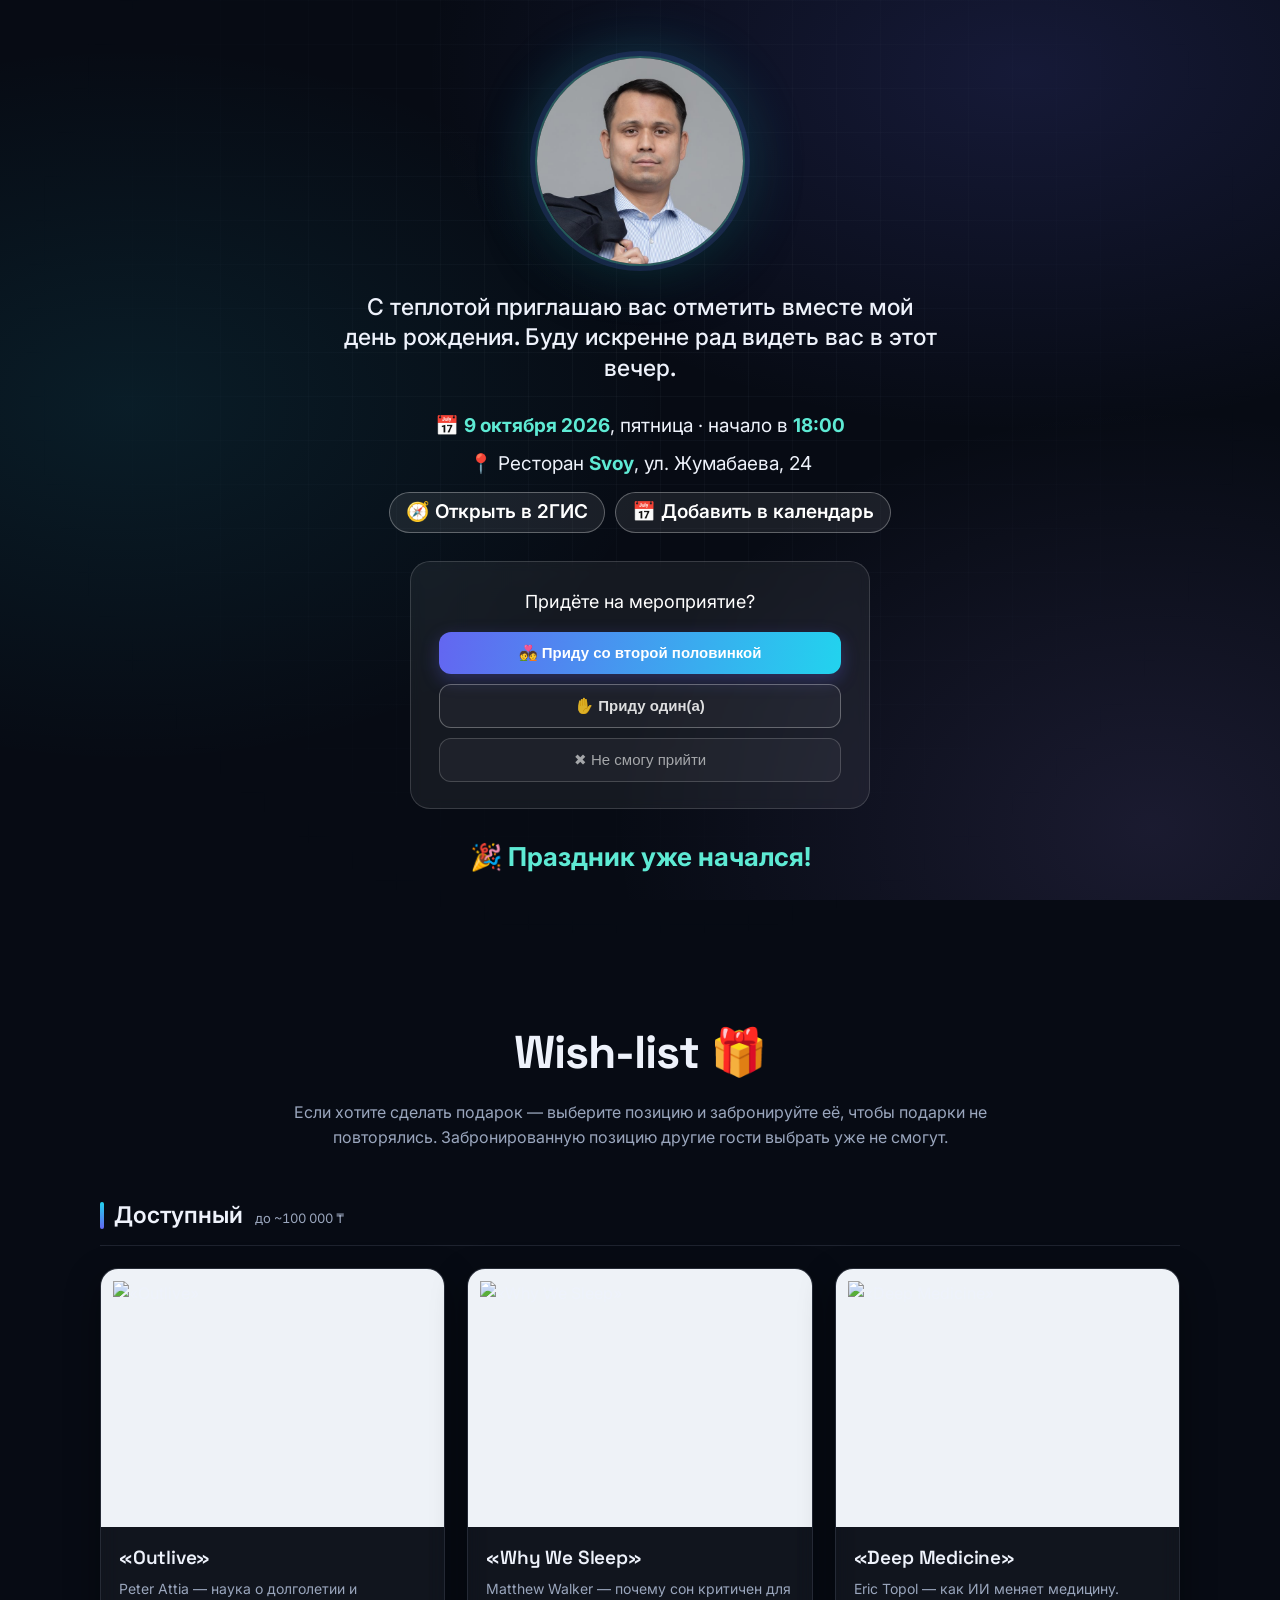
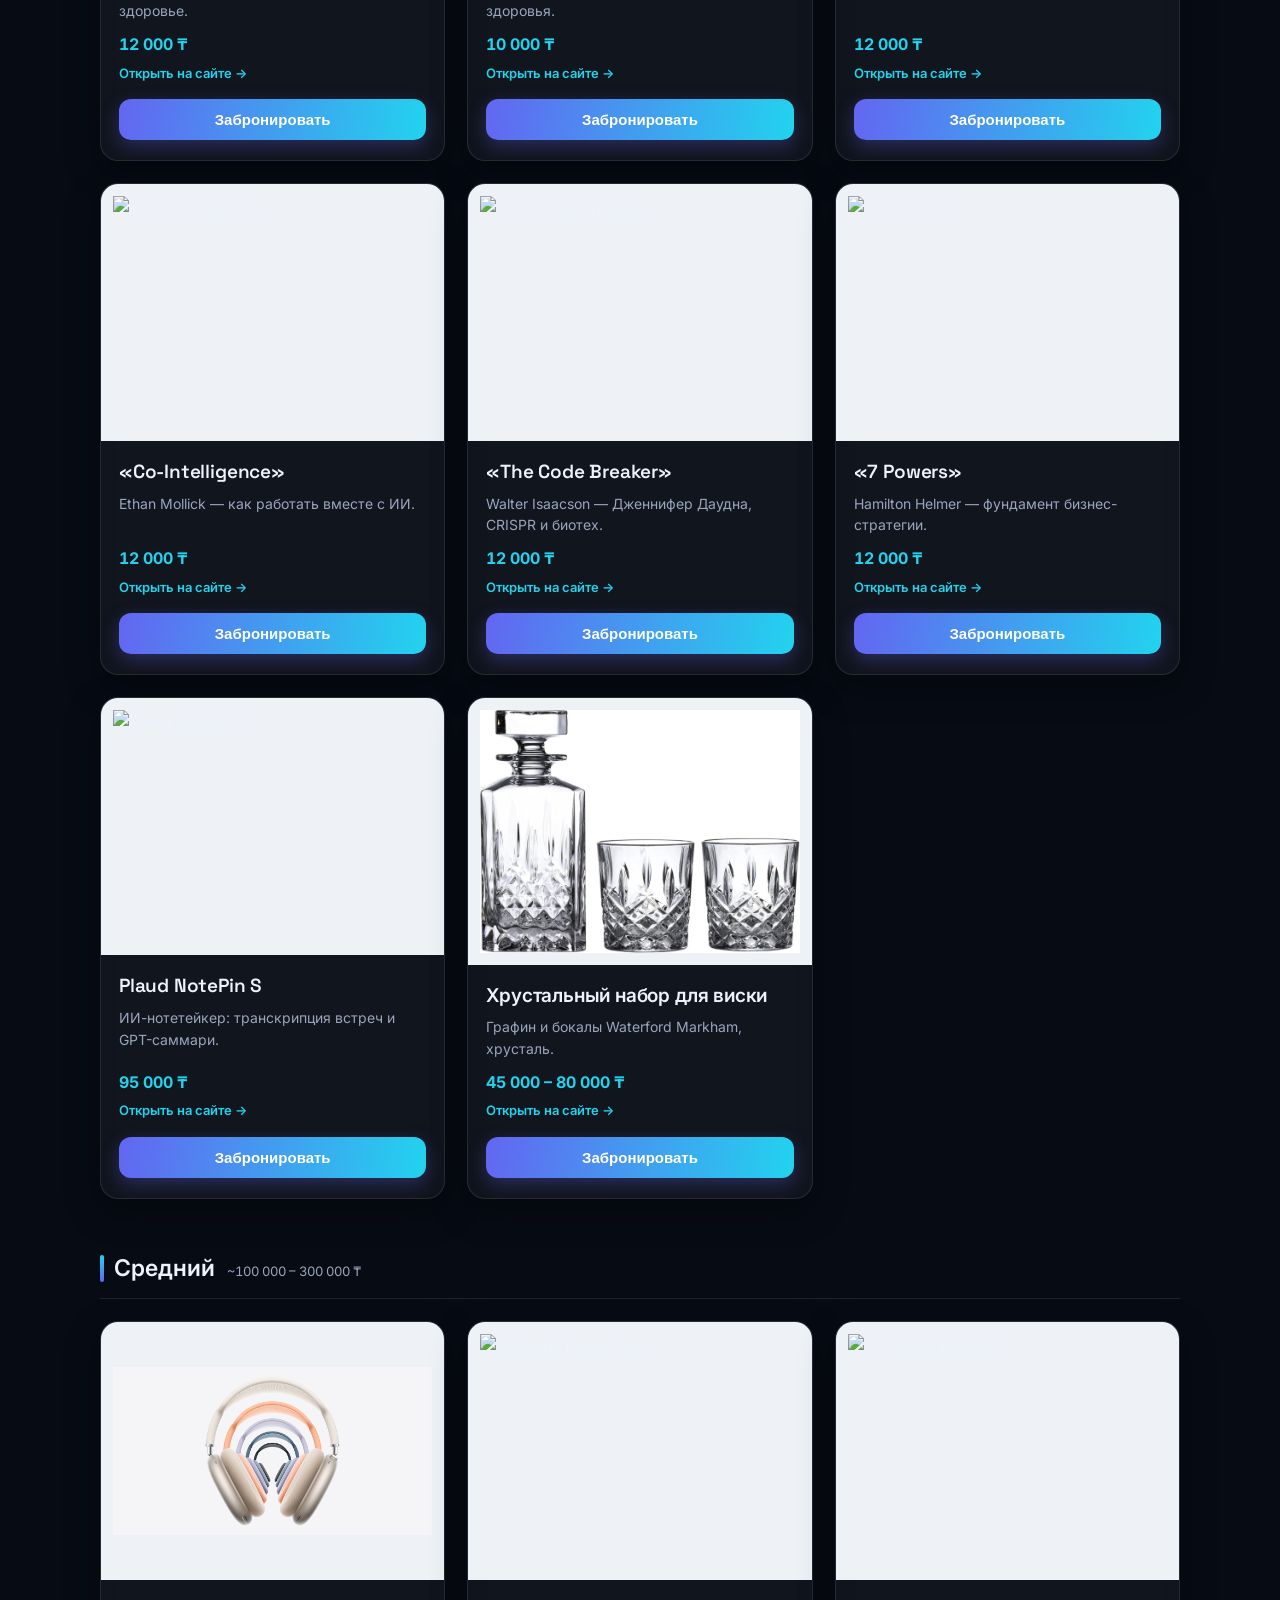
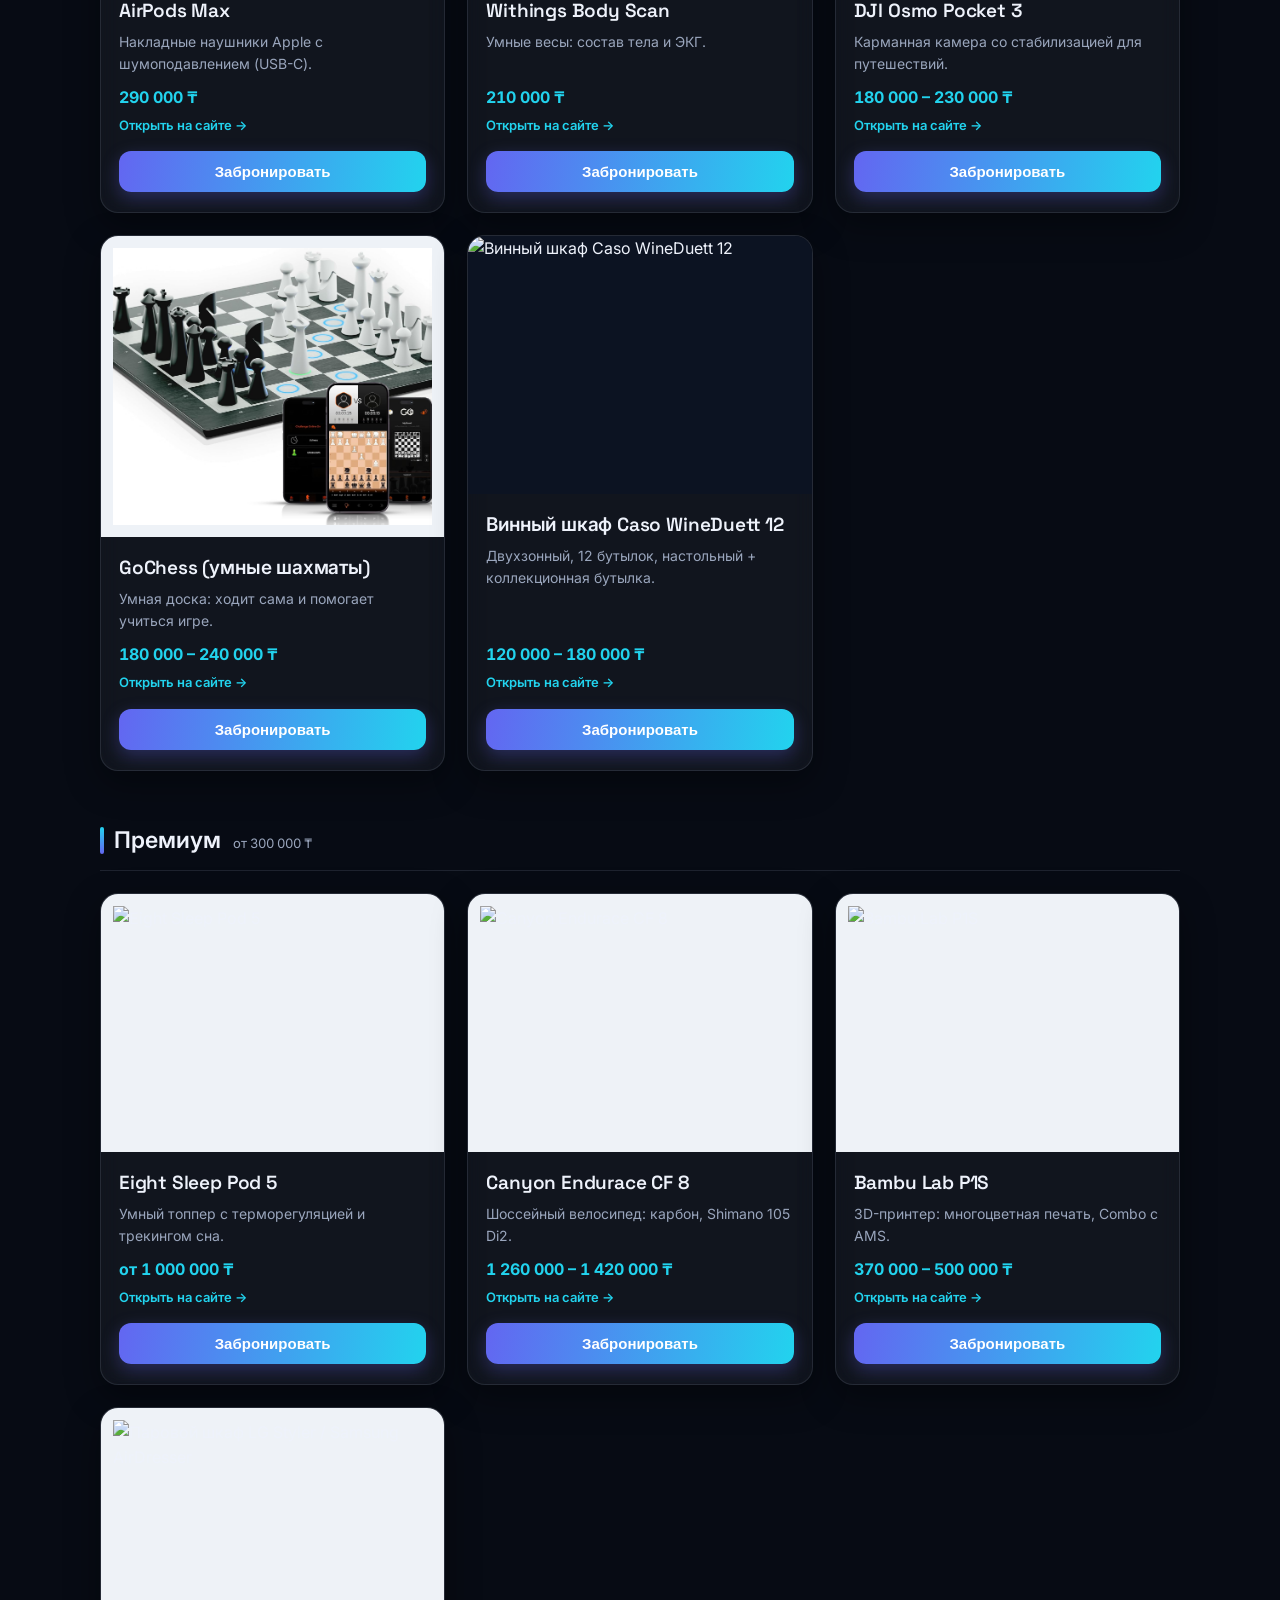
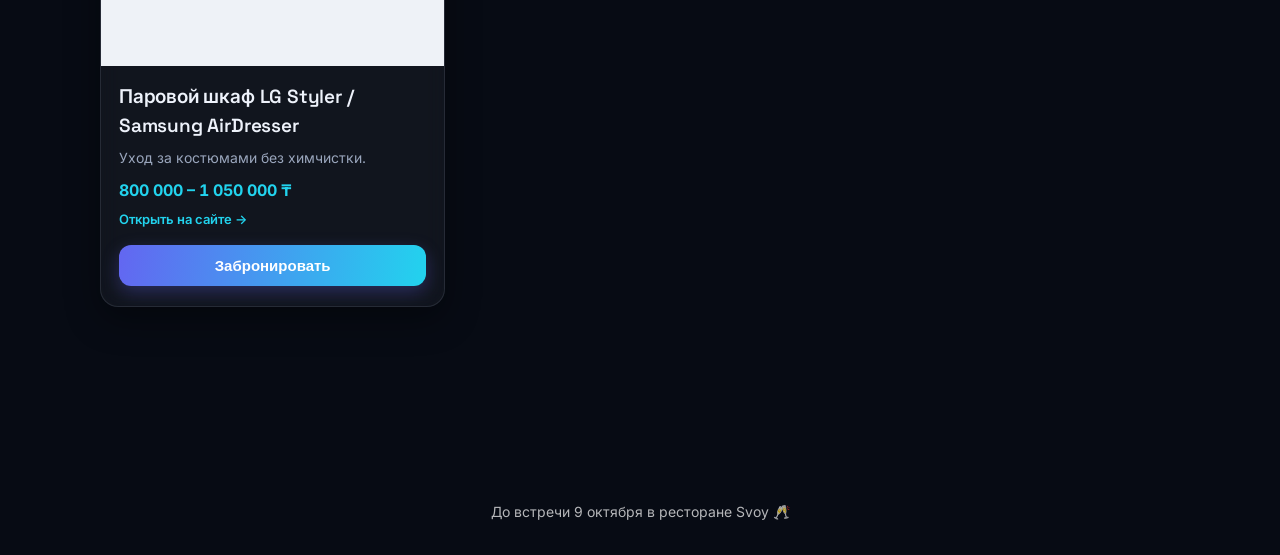
==== index.html @ 17fbcb47 "Винный шкаф: Caso WineDuett 12 (двухзонный, 12 бутылок), перенесён в средний тир Co-Authored-By: Cla" ====
<!DOCTYPE html>
<html lang="ru">
<head>
  <meta charset="UTF-8" />
  <meta name="viewport" content="width=device-width, initial-scale=1.0" />
  <title>Приглашение на день рождения · 9 октября 2026</title>
  <meta name="description" content="Приглашение на день рождения (41 год) — 9 октября 2026, ресторан Svoy, Астана. Таймер и wish-list." />
  <link rel="preconnect" href="https://images.unsplash.com" />
  <link rel="preconnect" href="https://fonts.googleapis.com" />
  <link rel="preconnect" href="https://fonts.gstatic.com" crossorigin />
  <link href="https://fonts.googleapis.com/css2?family=Inter:wght@400;500;600;700&family=Space+Grotesk:wght@500;600;700&display=swap" rel="stylesheet" />
  <link rel="stylesheet" href="css/styles.css?v=38" />
</head>
<body>

  <!-- HERO / Приглашение -->
  <header class="hero">
    <img class="hero-photo" src="img/host.jpg?v=3" alt="Виновник торжества" />
    <span class="age">С теплотой приглашаю вас отметить вместе мой день рождения. Буду искренне рад видеть вас в этот вечер.</span>

    <div class="hero-meta">
      <div>📅 <b>9 октября 2026</b>, пятница · начало в <b>18:00</b></div>
      <div>📍 Ресторан <b>Svoy</b>, ул. Жумабаева, 24</div>
      <div class="action-row">
        <a class="map-link" href="https://2gis.kz/astana/geo/70000001021250314"
           target="_blank" rel="noopener">🧭 Открыть в 2ГИС</a>
        <div class="cal-wrap">
          <button class="map-link" id="cal-btn" type="button">📅 Добавить в календарь</button>
          <div class="cal-menu" id="cal-menu" hidden>
            <a class="cal-opt" href="event.ics">🍏 Apple / iOS Календарь</a>
            <a class="cal-opt" id="cal-google" href="#" target="_blank" rel="noopener">📆 Google Календарь</a>
          </div>
        </div>
      </div>
    </div>

    <!-- RSVP «Я приду» -->
    <div class="rsvp-card" id="rsvp"><!-- рендерится в app.js --></div>

    <div id="countdown" aria-label="Обратный отсчёт до начала">
      <div class="cd-box"><span id="cd-days">—</span><small>дней</small></div>
      <div class="cd-box"><span id="cd-hours">—</span><small>часов</small></div>
      <div class="cd-box"><span id="cd-min">—</span><small>минут</small></div>
      <div class="cd-box"><span id="cd-sec">—</span><small>секунд</small></div>
    </div>

  </header>

  <!-- WISH-LIST -->
  <main class="wishlist-section">
    <div class="section-head">
      <h2>Wish-list 🎁</h2>
      <p>Если хотите сделать подарок — выберите позицию и забронируйте её,
         чтобы подарки не повторялись. Забронированную позицию другие гости
         выбрать уже не смогут.</p>
    </div>
    <section id="wishlist"><!-- тиры и карточки рендерятся в app.js --></section>
  </main>

  <footer>
    <p>До встречи 9 октября в ресторане Svoy 🥂</p>
  </footer>

  <!-- Supabase SDK (для общей брони между гостями) -->
  <script src="https://cdn.jsdelivr.net/npm/@supabase/supabase-js@2"></script>
  <script src="js/config.js?v=32"></script>
  <script src="data/wishlist.js?v=46"></script>
  <script src="js/booking.js?v=32"></script>
  <script src="js/app.js?v=32"></script>
</body>
</html>
---- css/styles.css ----
:root {
  --bg: #070b14;
  --bg-2: #0d1526;
  --card: #ffffff;
  --accent: #6366f1;   /* индиго */
  --accent-2: #22d3ee; /* циан */
  --accent-3: #a78bfa; /* фиолет */
  --ink: #0f172a;
  --muted: #64748b;
  --muted-light: #9aa6bd; /* приглушённый текст на тёмном фоне */
  --light: #eef2fb;       /* основной текст на тёмном фоне */
  --gold: #5eead4;     /* мятно-циановый акцент (даты, имена) */
  --line: #e2e8f0;
  --line-d: rgba(148, 163, 184, 0.16); /* границы на тёмном */
  --card-d: rgba(255, 255, 255, 0.045); /* стекло-карточка на тёмном */
  --font: "Inter", -apple-system, "Segoe UI", Roboto, sans-serif;
  --font-display: "Space Grotesk", var(--font);
}

* {
  box-sizing: border-box;
  margin: 0;
  padding: 0;
}

body {
  font-family: var(--font);
  color: var(--ink);
  line-height: 1.55;
  -webkit-font-smoothing: antialiased;
  /* единый фон всей страницы (как в wish-list) */
  background:
    radial-gradient(1000px 600px at 80% 8%, rgba(99, 102, 241, 0.16), transparent 60%),
    radial-gradient(900px 600px at 10% 45%, rgba(34, 211, 238, 0.09), transparent 60%),
    radial-gradient(900px 700px at 90% 92%, rgba(167, 139, 250, 0.12), transparent 60%),
    var(--bg);
  background-attachment: fixed;
}

/* ── Hero ── */
.hero {
  position: relative;
  min-height: 100vh;
  display: flex;
  flex-direction: column;
  align-items: center;
  justify-content: center;
  text-align: center;
  padding: 56px 20px;
  color: #eef2fb;
  overflow: hidden;
}
/* техно-сетка на фоне */
.hero::before {
  content: "";
  position: absolute;
  inset: 0;
  background-image:
    linear-gradient(rgba(148, 163, 184, 0.06) 1px, transparent 1px),
    linear-gradient(90deg, rgba(148, 163, 184, 0.06) 1px, transparent 1px);
  background-size: 44px 44px;
  -webkit-mask-image: radial-gradient(circle at 50% 35%, #000 0%, transparent 72%);
  mask-image: radial-gradient(circle at 50% 35%, #000 0%, transparent 72%);
  pointer-events: none;
}
.hero > * {
  position: relative;
  z-index: 1;
}

.hero-kicker {
  font-family: var(--font-display);
  letter-spacing: 0.42em;
  text-transform: uppercase;
  font-size: 12px;
  font-weight: 600;
  color: var(--accent-2);
  margin-bottom: 20px;
  padding: 7px 16px;
  border: 1px solid rgba(34, 211, 238, 0.3);
  border-radius: 999px;
  background: rgba(34, 211, 238, 0.06);
}

.hero-photo {
  width: clamp(150px, 34vw, 210px);
  height: clamp(150px, 34vw, 210px);
  object-fit: cover;
  object-position: center;
  border-radius: 50%;
  margin-bottom: 26px;
  border: 2px solid rgba(94, 234, 212, 0.35);
  box-shadow:
    0 0 0 5px rgba(99, 102, 241, 0.16),
    0 0 60px rgba(34, 211, 238, 0.25),
    0 18px 50px rgba(0, 0, 0, 0.5);
}

.hero h1 {
  font-family: var(--font-display);
  font-size: clamp(40px, 8.5vw, 84px);
  line-height: 1.03;
  font-weight: 700;
  letter-spacing: -0.02em;
  background: linear-gradient(100deg, #ffffff 10%, var(--accent-2) 45%, var(--accent-3) 80%);
  -webkit-background-clip: text;
  background-clip: text;
  -webkit-text-fill-color: transparent;
}

.hero .age {
  display: inline-block;
  margin-top: 0;
  max-width: 600px;
  font-family: var(--font-display);
  font-weight: 500;
  font-size: clamp(17px, 2.5vw, 23px);
  line-height: 1.32;
  color: #eef2fb;
}

.hero-meta {
  margin-top: 28px;
  display: grid;
  gap: 8px;
  font-size: clamp(15px, 2.4vw, 19px);
}
.hero-meta b {
  color: var(--gold);
}
.action-row {
  margin-top: 6px;
  display: flex;
  flex-wrap: wrap;
  justify-content: center;
  align-items: center;
  gap: 10px;
}
.map-link {
  display: inline-block;
  color: #fff;
  text-decoration: none;
  font-family: inherit;
  font-size: clamp(15px, 2.4vw, 19px);
  line-height: 1.2;
  cursor: pointer;
  font-weight: 600;
  padding: 8px 16px;
  border: 1px solid rgba(255, 255, 255, 0.3);
  border-radius: 999px;
  background: rgba(255, 255, 255, 0.08);
  transition: background 0.15s ease;
}
.map-link:hover {
  background: rgba(255, 255, 255, 0.18);
}

/* Календарь */
.cal-wrap {
  position: relative;
  display: flex;
  justify-content: center;
}
.cal-menu {
  position: absolute;
  top: calc(100% + 8px);
  left: 50%;
  transform: translateX(-50%);
  z-index: 5;
  display: flex;
  flex-direction: column;
  gap: 4px;
  padding: 8px;
  min-width: 220px;
  background: #0f1830;
  border: 1px solid rgba(148, 163, 184, 0.22);
  border-radius: 14px;
  box-shadow: 0 18px 44px rgba(0, 0, 0, 0.5);
}
.cal-menu[hidden] {
  display: none;
}
.cal-opt {
  display: block;
  padding: 10px 12px;
  border-radius: 9px;
  color: #e8eefc;
  text-decoration: none;
  font-size: 15px;
  text-align: left;
  transition: background 0.15s ease;
}
.cal-opt:hover {
  background: rgba(99, 102, 241, 0.18);
}

/* ── Countdown ── */
#countdown {
  margin-top: 22px;
  display: flex;
  gap: 14px;
  flex-wrap: wrap;
  justify-content: center;
}

.cd-box {
  min-width: 82px;
  padding: 18px 12px;
  border-radius: 18px;
  background: linear-gradient(180deg, rgba(255, 255, 255, 0.07), rgba(255, 255, 255, 0.02));
  border: 1px solid rgba(148, 163, 184, 0.18);
  box-shadow: inset 0 1px 0 rgba(255, 255, 255, 0.06);
  backdrop-filter: blur(8px);
}
.cd-box span {
  display: block;
  font-family: var(--font-display);
  font-size: 38px;
  font-weight: 700;
  color: #fff;
  font-variant-numeric: tabular-nums;
}
.cd-box small {
  font-size: 10px;
  letter-spacing: 0.18em;
  text-transform: uppercase;
  color: rgba(148, 163, 184, 0.85);
}
.cd-started {
  font-size: 26px;
  font-weight: 700;
  color: var(--gold);
}

.scroll-hint {
  margin-top: 44px;
  font-size: 13px;
  letter-spacing: 0.2em;
  text-transform: uppercase;
  color: rgba(255, 255, 255, 0.6);
}

/* ── RSVP ── */
.rsvp-section {
  background: transparent;
  padding: 0 20px 64px;
  display: flex;
  justify-content: center;
}
.rsvp-card {
  background: rgba(255, 255, 255, 0.06);
  border: 1px solid rgba(255, 255, 255, 0.15);
  border-radius: 20px;
  padding: 26px 28px;
  margin: 28px auto 6px;
  text-align: center;
  max-width: 460px;
  width: 100%;
  backdrop-filter: blur(6px);
}
.rsvp-q,
.rsvp-status {
  color: #fff;
  font-size: 18px;
  margin-bottom: 16px;
}
.rsvp-status b {
  color: var(--gold);
}
.rsvp-btns {
  display: flex;
  flex-direction: column;
  gap: 10px;
  align-items: stretch;
}
.rsvp-card .btn {
  margin-top: 0;
}
.rsvp-partner {
  display: inline-block;
  color: var(--gold);
  font-size: 14px;
  white-space: nowrap;
}
.rsvp-wishlink {
  display: block;
  margin: 4px 0 18px;
  color: var(--gold);
  text-decoration: none;
  font-weight: 600;
  font-size: 16px;
}
.rsvp-wishlink:hover {
  text-decoration: underline;
}
.rsvp-arrow {
  display: block;
  font-size: 26px;
  line-height: 1;
  margin-top: 4px;
  animation: rsvp-bounce 1.4s ease-in-out infinite;
}
@keyframes rsvp-bounce {
  0%, 100% { transform: translateY(0); }
  50% { transform: translateY(7px); }
}
.rsvp-card .btn-ghost {
  color: rgba(255, 255, 255, 0.85);
  border-color: rgba(255, 255, 255, 0.3);
}
.rsvp-card .rsvp-no {
  color: rgba(255, 255, 255, 0.6);
  border-color: rgba(255, 255, 255, 0.18);
  font-weight: 500;
}

/* ── Wishlist section ── */
.wishlist-section {
  background: transparent;
  padding: 84px 20px 110px;
  color: var(--light);
}
.section-head {
  max-width: 720px;
  margin: 0 auto 48px;
  text-align: center;
}
.section-head h2 {
  font-family: var(--font-display);
  font-size: clamp(30px, 5vw, 46px);
  letter-spacing: -0.02em;
  margin-bottom: 12px;
  color: var(--light);
}
.section-head p {
  color: var(--muted-light);
}

.tier {
  max-width: 1080px;
  margin: 0 auto 52px;
}
.tier-head {
  display: flex;
  align-items: baseline;
  gap: 12px;
  margin: 0 0 22px;
  padding-bottom: 12px;
  border-bottom: 1px solid var(--line-d);
}
.tier-head h3 {
  font-family: var(--font-display);
  font-size: 23px;
  font-weight: 600;
  color: var(--light);
  position: relative;
  padding-left: 14px;
}
.tier-head h3::before {
  content: "";
  position: absolute;
  left: 0;
  top: 4px;
  bottom: 4px;
  width: 4px;
  border-radius: 4px;
  background: linear-gradient(180deg, var(--accent-2), var(--accent));
}
.tier-range {
  font-size: 13px;
  color: var(--muted-light);
  font-variant-numeric: tabular-nums;
}
.grid {
  max-width: 1080px;
  margin: 0 auto;
  display: grid;
  grid-template-columns: repeat(auto-fill, minmax(260px, 1fr));
  gap: 22px;
}
.top-badge {
  position: absolute;
  top: 12px;
  right: 12px;
  background: linear-gradient(90deg, var(--accent-2), var(--accent));
  color: #fff;
  font-size: 12px;
  font-weight: 700;
  padding: 6px 11px;
  border-radius: 999px;
  box-shadow: 0 4px 14px rgba(36, 27, 58, 0.25);
}

.card {
  background: var(--card-d);
  border: 1px solid var(--line-d);
  border-radius: 18px;
  overflow: hidden;
  box-shadow: 0 12px 34px rgba(0, 0, 0, 0.38);
  backdrop-filter: blur(10px);
  display: flex;
  flex-direction: column;
  transition: transform 0.18s ease, box-shadow 0.18s ease, border-color 0.18s ease;
}
.card:hover {
  transform: translateY(-5px);
  box-shadow: 0 22px 48px rgba(99, 102, 241, 0.28);
  border-color: rgba(99, 102, 241, 0.45);
}

.card-img {
  position: relative;
  aspect-ratio: 4 / 3;
  background: #0c1322;
}
.card-img img {
  width: 100%;
  height: 100%;
  object-fit: cover;
  display: block;
}
/* точное фото товара — показываем целиком на светлой панели */
.card-img--contain {
  background: #eef2f7;
}
.card-img--contain img {
  object-fit: contain;
  padding: 12px;
}
.card.is-reserved .card-img img {
  filter: grayscale(1) brightness(0.95);
}
.card.is-reserved {
  opacity: 0.92;
}
.card.is-mine {
  outline: 2px solid var(--accent-2);
  outline-offset: -2px;
  opacity: 1;
}
.card.is-mine .reserved-note {
  color: var(--accent-2);
  font-weight: 600;
}
.badge {
  position: absolute;
  top: 12px;
  left: 12px;
  background: rgba(7, 11, 20, 0.78);
  border: 1px solid var(--line-d);
  color: #fff;
  font-size: 12px;
  font-weight: 600;
  padding: 6px 12px;
  border-radius: 999px;
  letter-spacing: 0.02em;
  backdrop-filter: blur(4px);
}

.card-body {
  padding: 16px 18px 20px;
  display: flex;
  flex-direction: column;
  gap: 6px;
  flex: 1;
}
.card-body h3 {
  font-family: var(--font-display);
  font-size: 19px;
  font-weight: 600;
  letter-spacing: -0.01em;
  color: var(--light);
}
.card-desc {
  color: var(--muted-light);
  font-size: 14px;
  flex: 1;
}
.price {
  font-weight: 700;
  color: var(--accent-2);
  margin-top: 4px;
  font-variant-numeric: tabular-nums;
}
.reserved-note {
  font-size: 14px;
  color: var(--muted-light);
}
.card-link {
  font-size: 13px;
  font-weight: 600;
  color: var(--accent-2);
  text-decoration: none;
}
.card-link:hover {
  text-decoration: underline;
}

.btn {
  margin-top: 10px;
  border: none;
  cursor: pointer;
  padding: 12px 16px;
  border-radius: 12px;
  font-size: 15px;
  font-weight: 600;
  color: #fff;
  background: linear-gradient(100deg, var(--accent), var(--accent-2));
  box-shadow: 0 6px 18px rgba(99, 102, 241, 0.3);
  transition: transform 0.15s ease, box-shadow 0.15s ease, opacity 0.15s ease;
}
.btn:hover {
  transform: translateY(-1px);
  box-shadow: 0 10px 24px rgba(99, 102, 241, 0.4);
}
.btn-ghost {
  background: rgba(255, 255, 255, 0.04);
  color: var(--light);
  border: 1px solid var(--line-d);
  box-shadow: none;
}
.btn-ghost:hover {
  transform: none;
  border-color: var(--accent-2);
  color: var(--accent-2);
}

/* ── Footer ── */
footer {
  background: transparent;
  color: rgba(255, 255, 255, 0.7);
  text-align: center;
  padding: 32px 20px;
  font-size: 14px;
}
footer a {
  color: var(--gold);
  text-decoration: none;
}
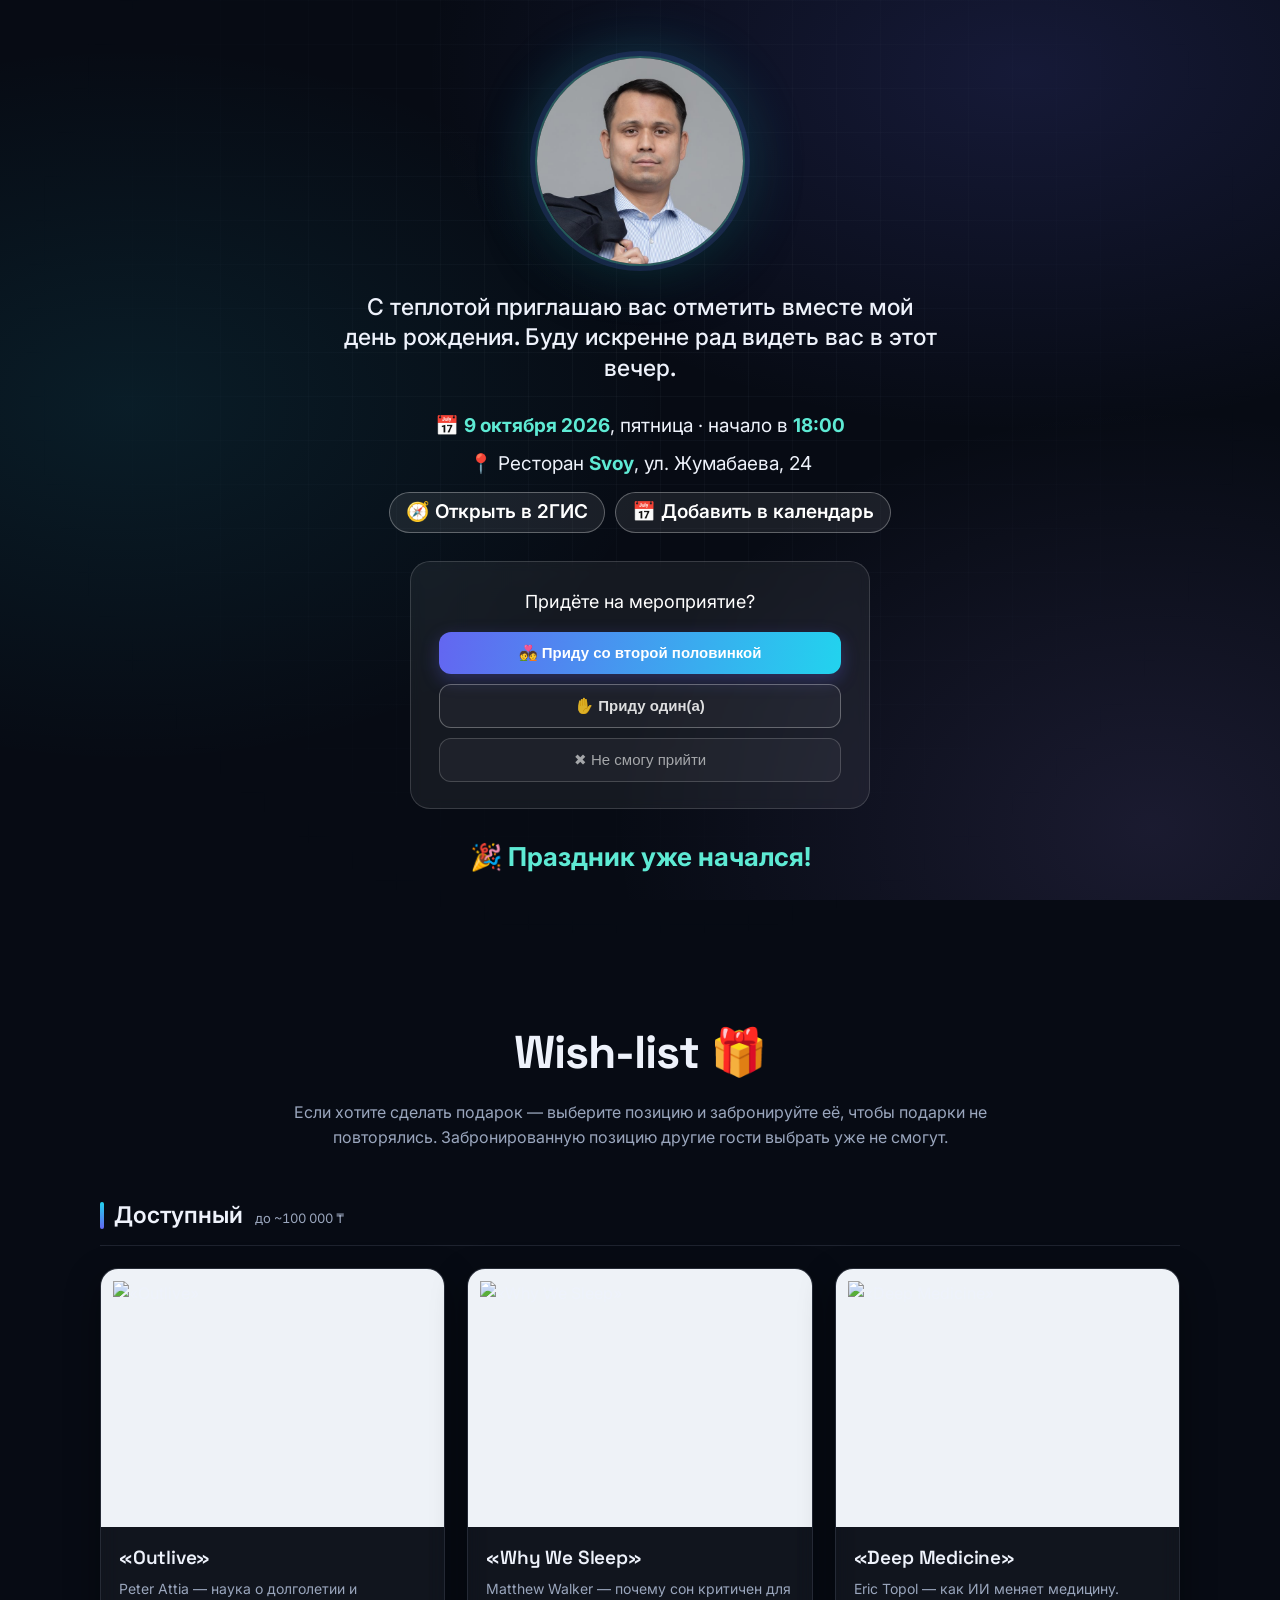
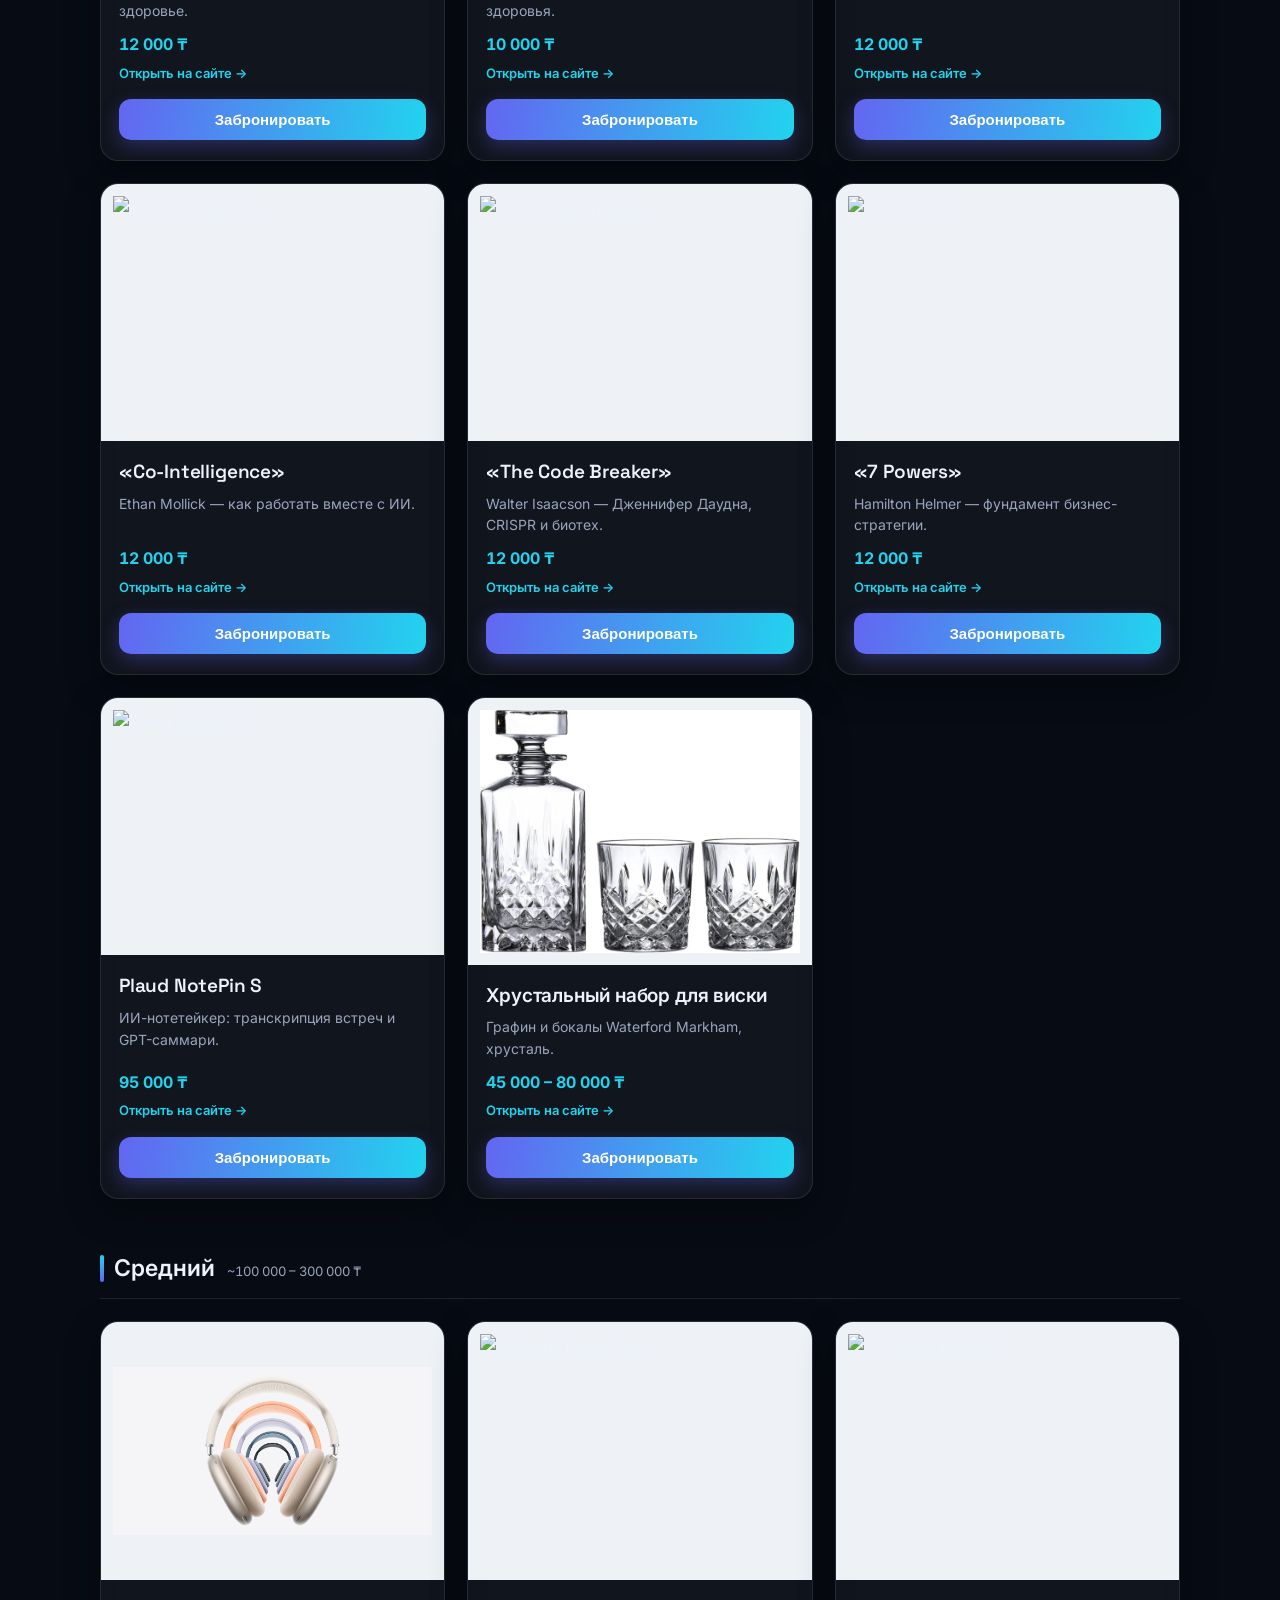
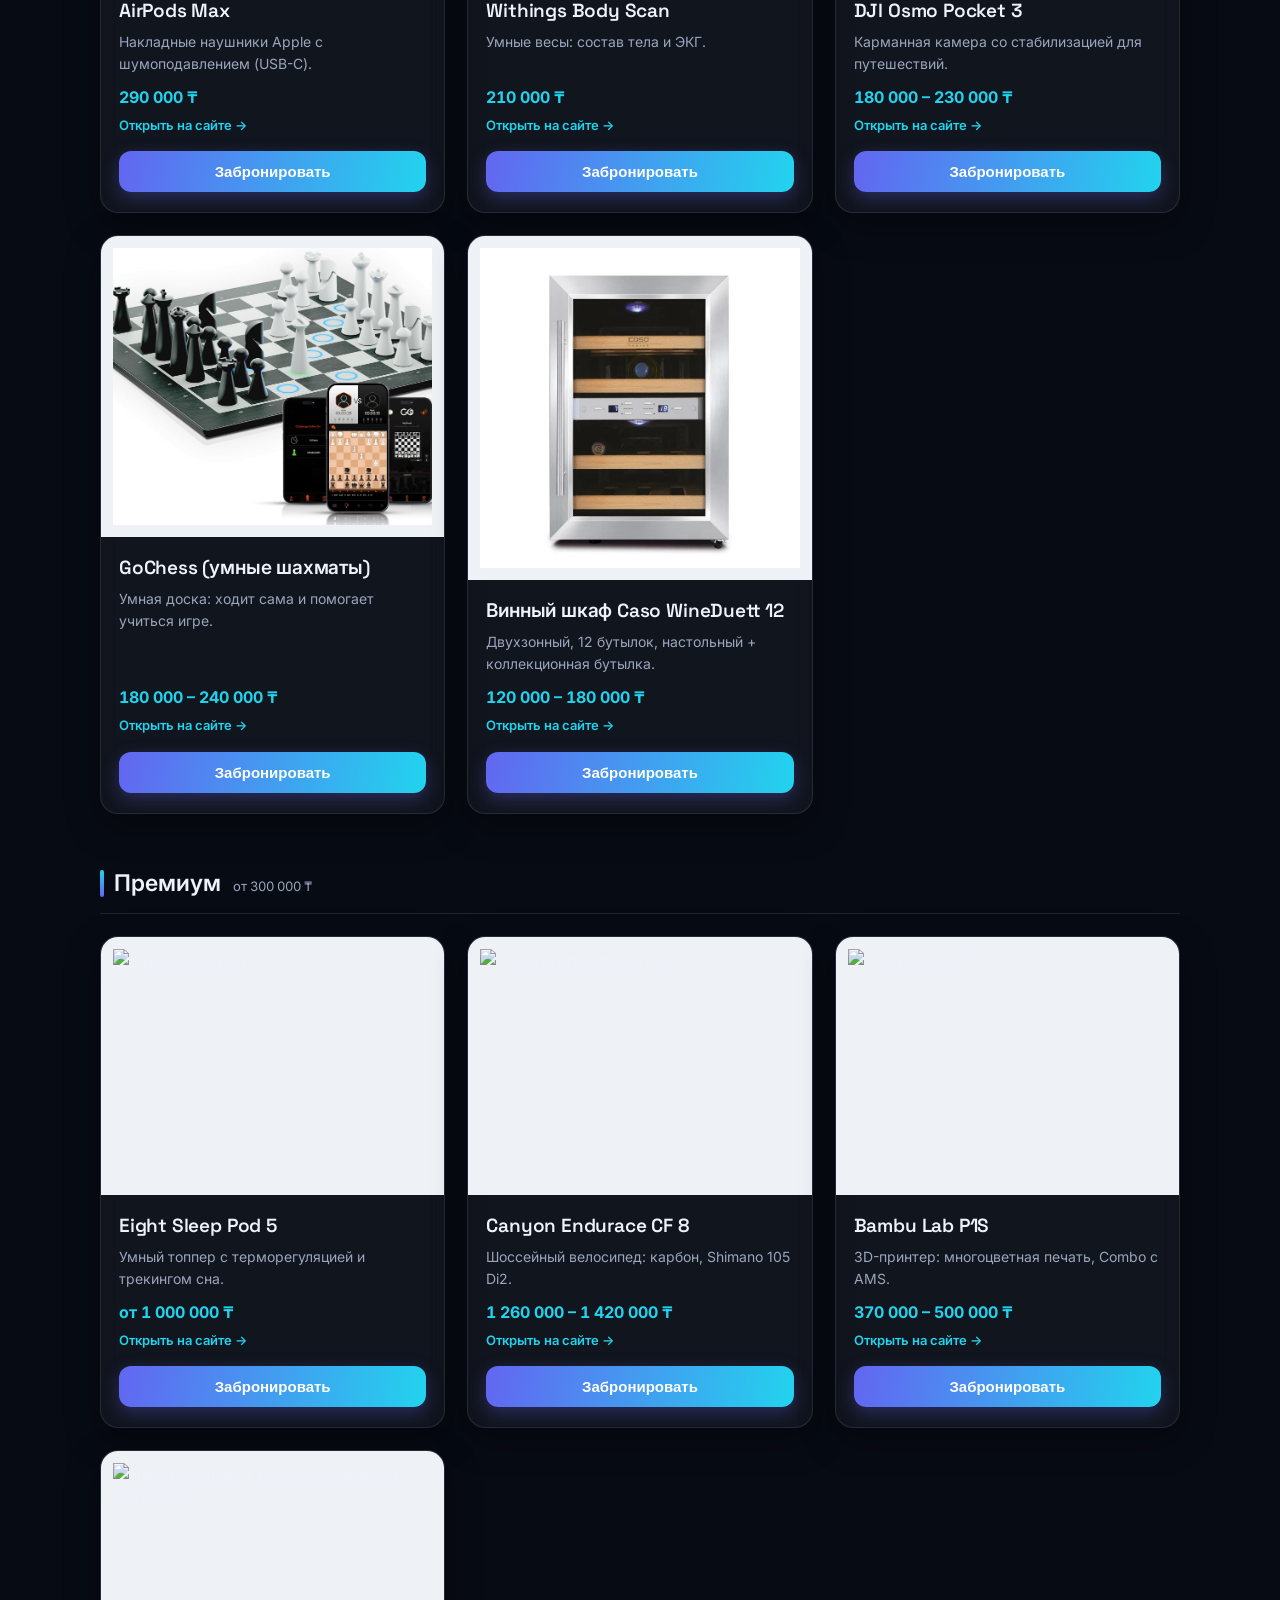
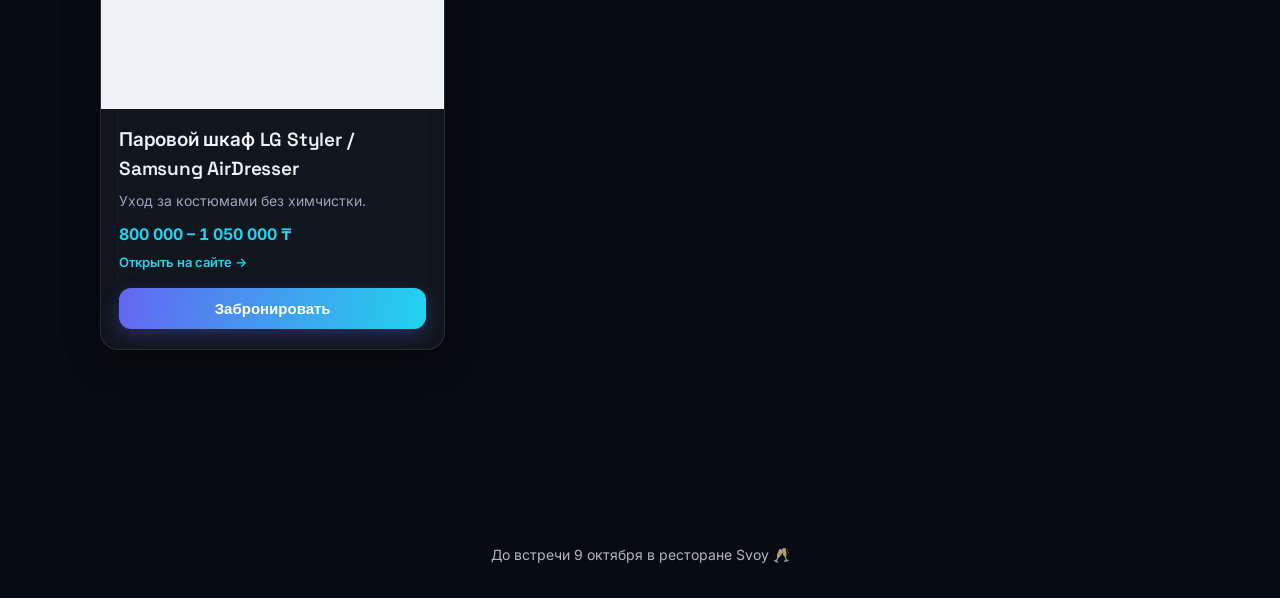
==== commit 8824e923: "Точное фото Caso WineDuett 12 — все 17 позиций wish-листа с фирменными фото Co-Authored-By: Claude O" ====
--- a/index.html
+++ b/index.html
@@ -64,7 +64,7 @@
   <!-- Supabase SDK (для общей брони между гостями) -->
   <script src="https://cdn.jsdelivr.net/npm/@supabase/supabase-js@2"></script>
   <script src="js/config.js?v=32"></script>
-  <script src="data/wishlist.js?v=46"></script>
+  <script src="data/wishlist.js?v=47"></script>
   <script src="js/booking.js?v=32"></script>
   <script src="js/app.js?v=32"></script>
 </body>
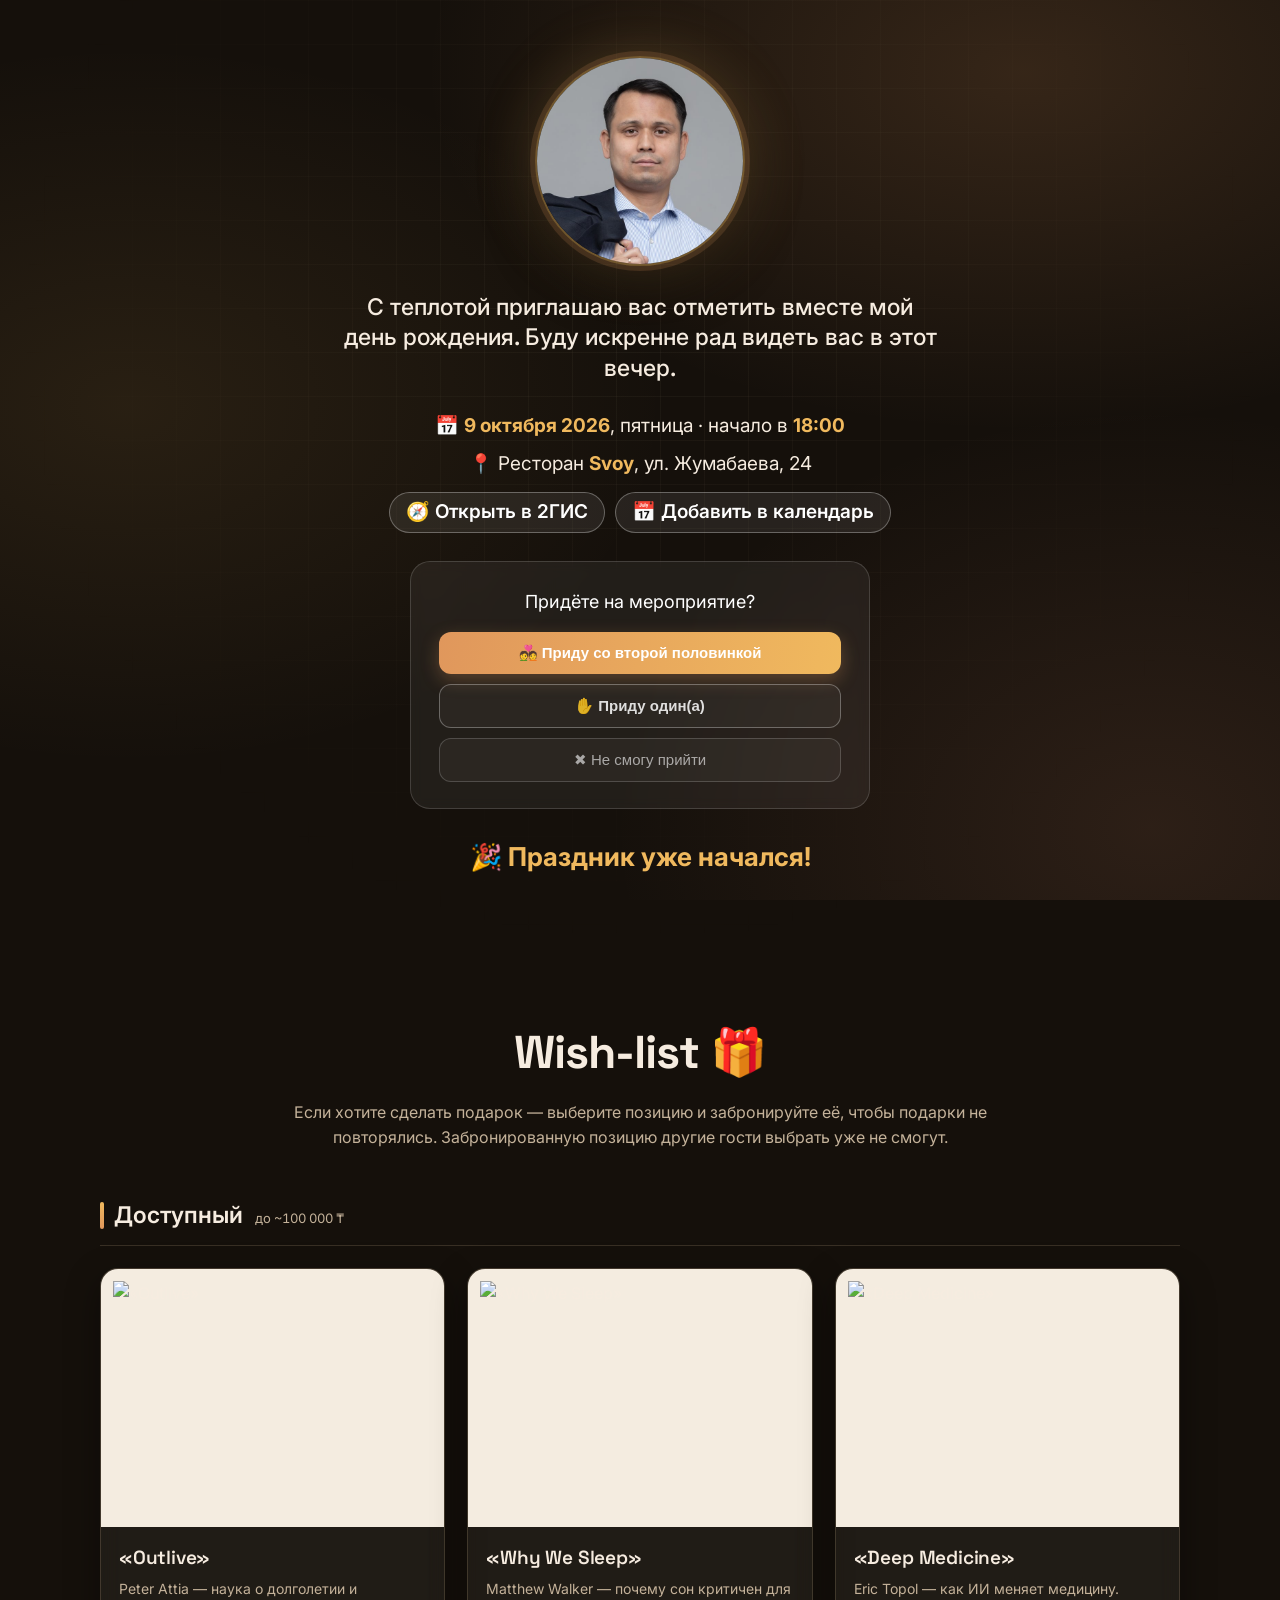
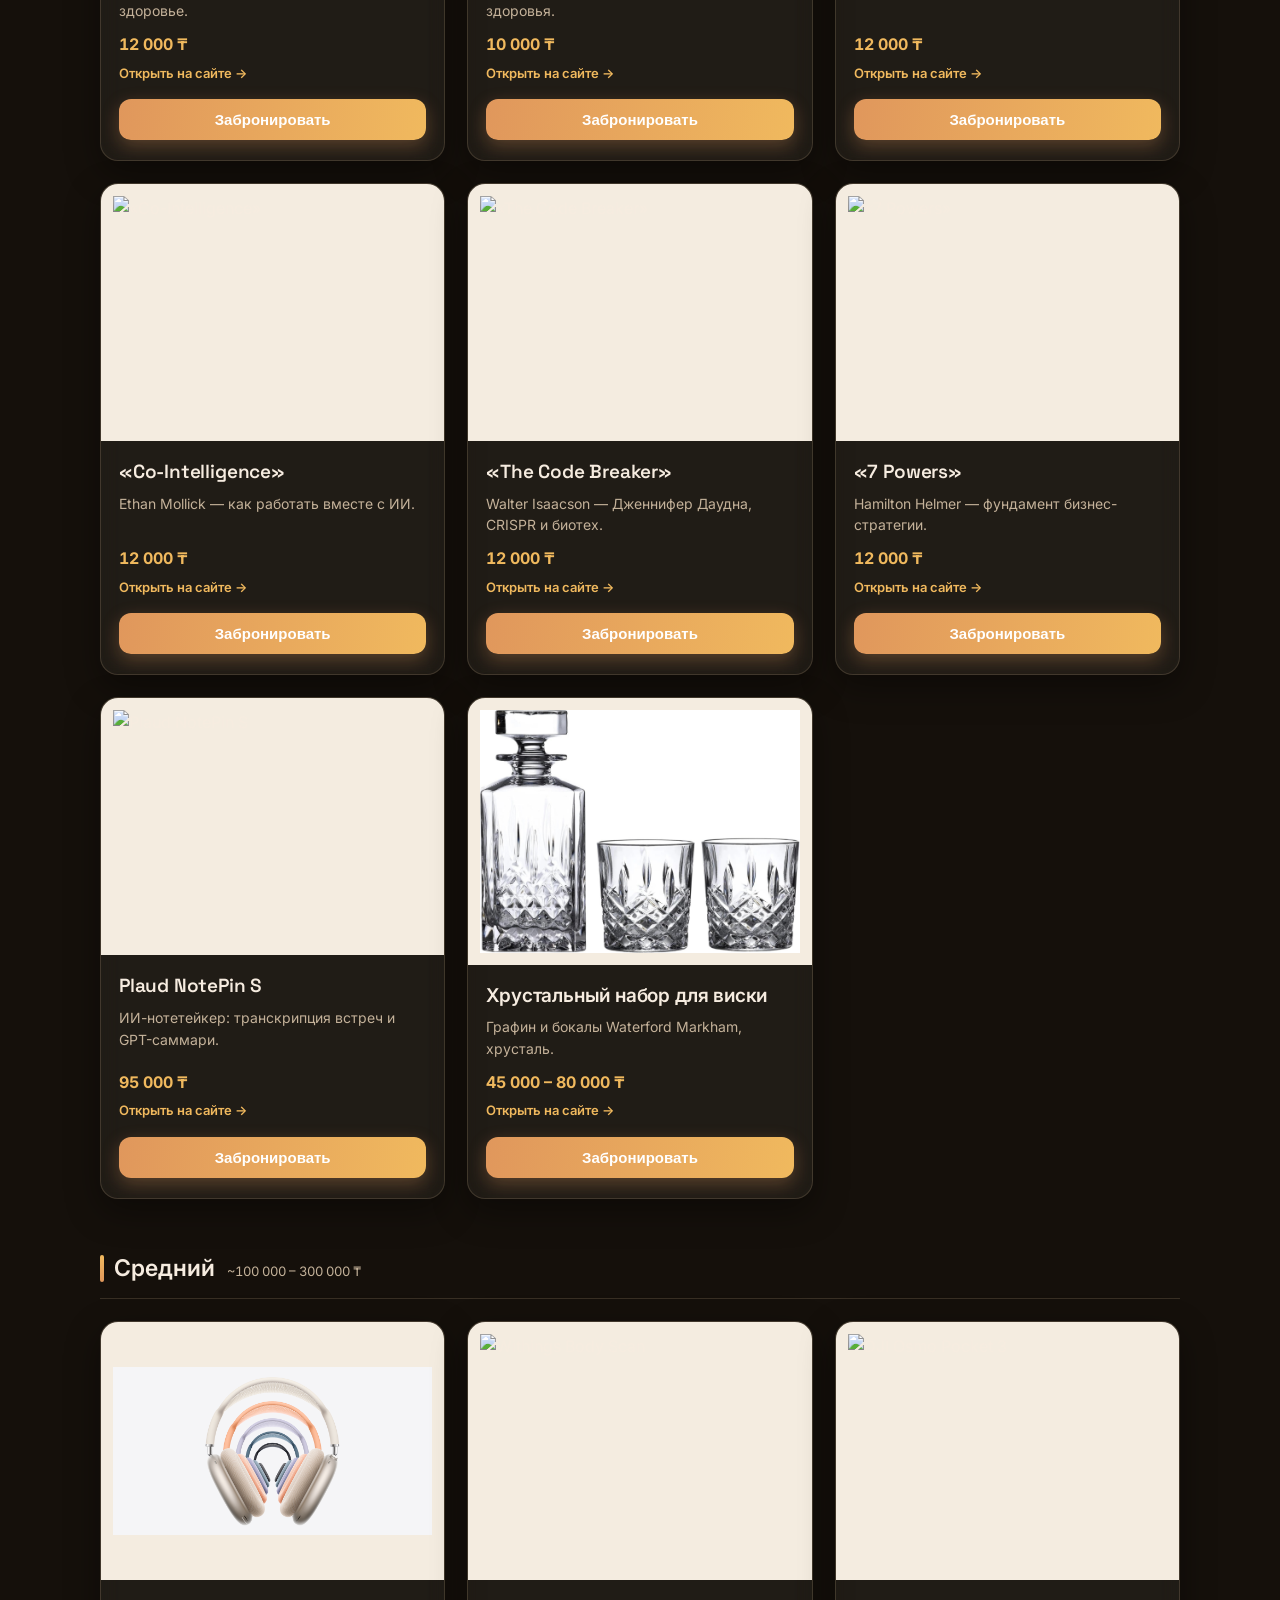
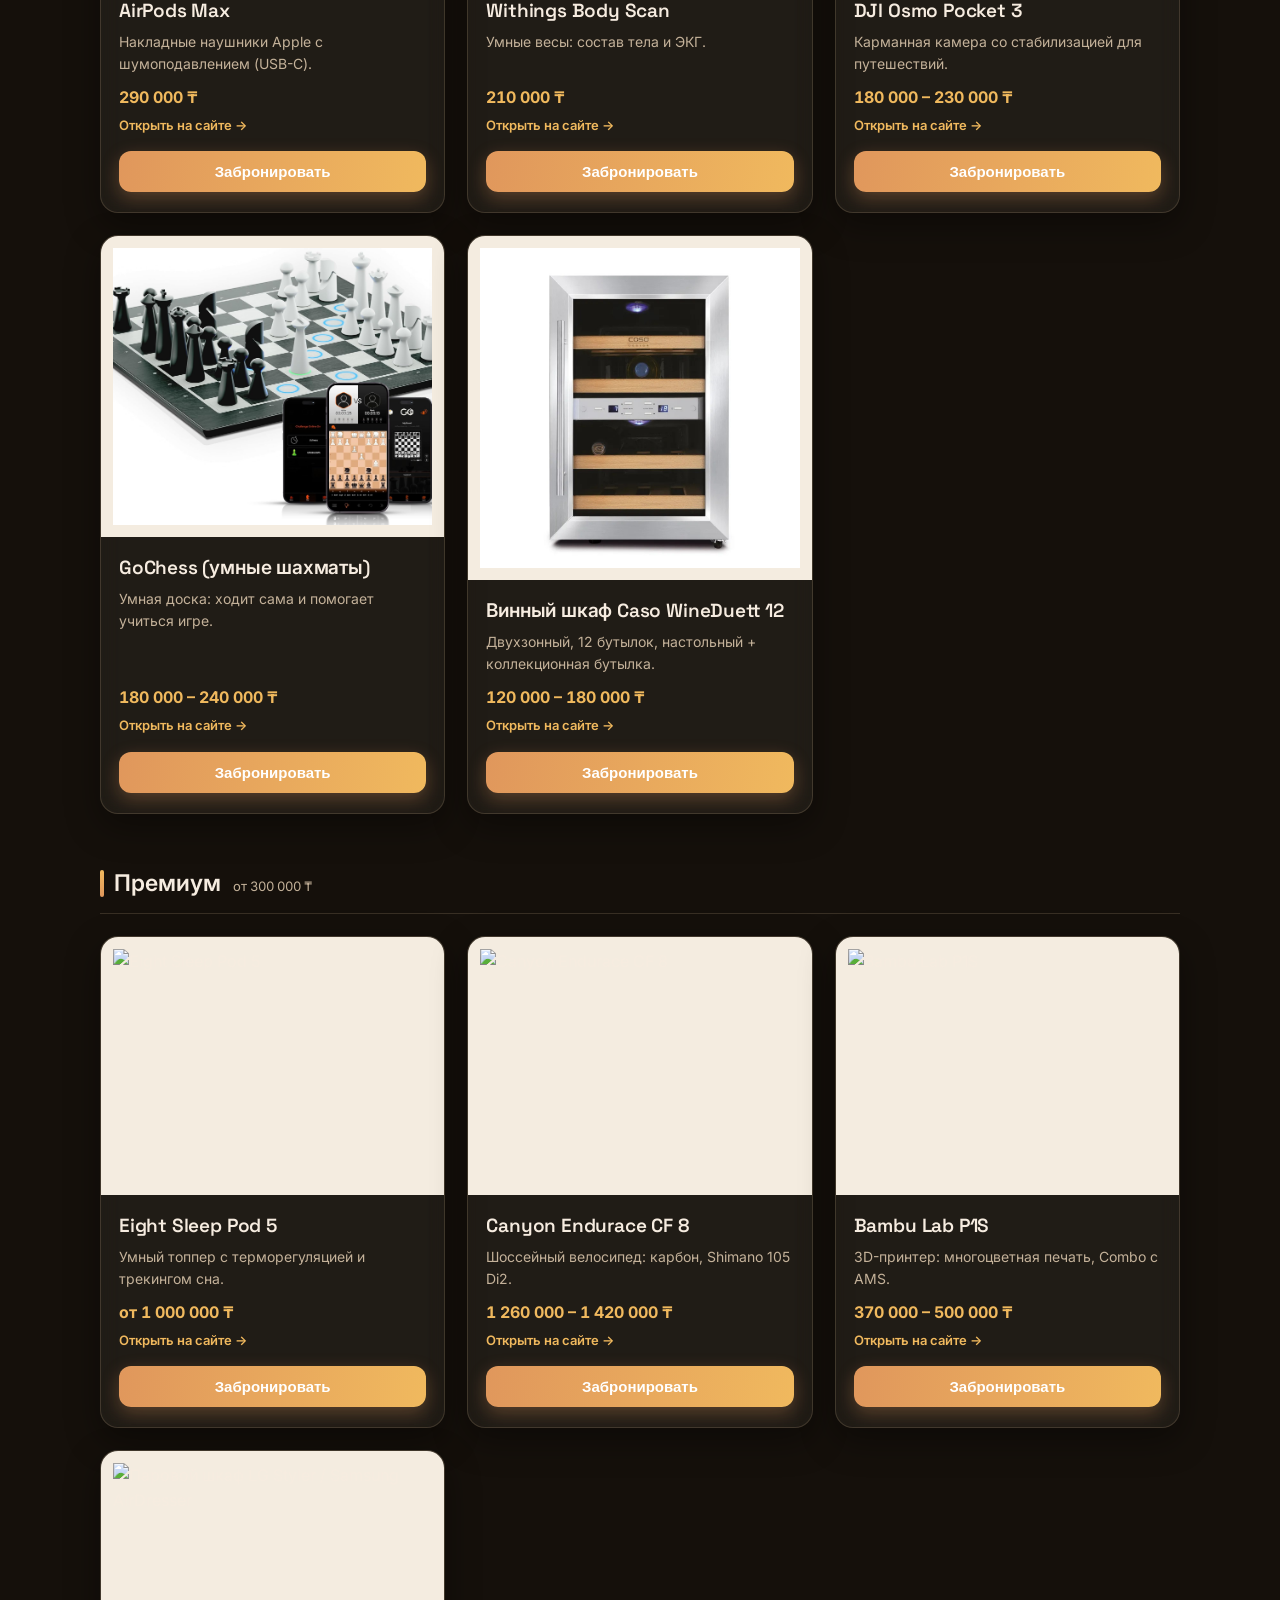
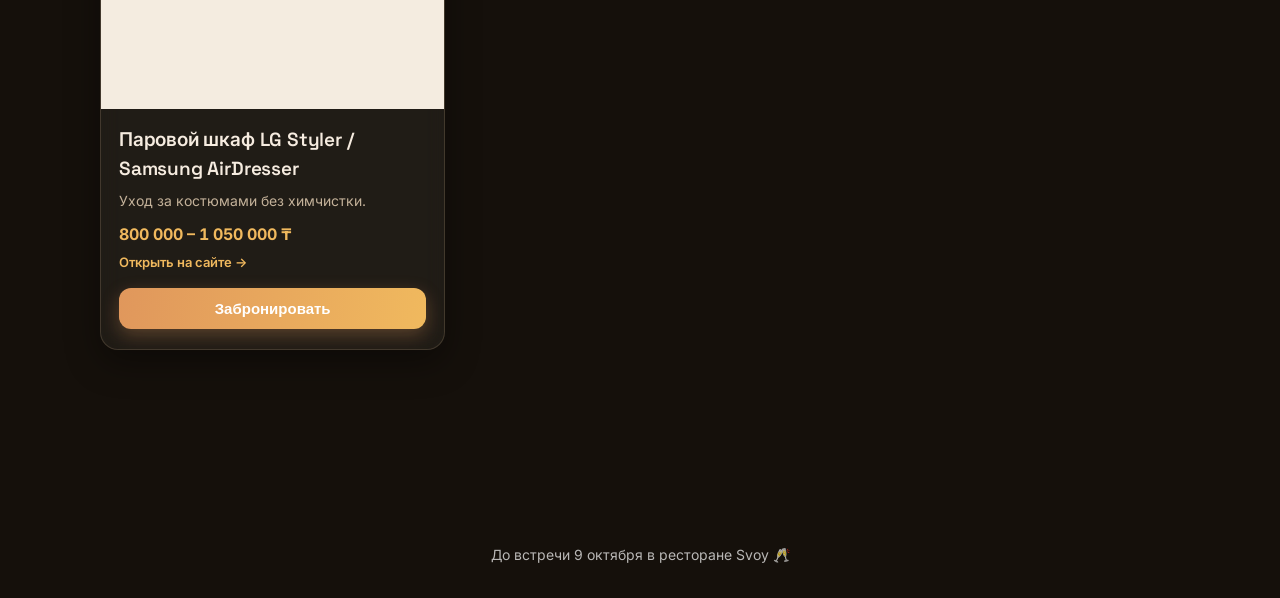
==== commit a2a5aa6a: "Тёплая цветовая гамма: угольно-коричневый фон, кремовый текст, янтарно-терракотовые акценты (вместо " ====
--- a/index.html
+++ b/index.html
@@ -9,7 +9,7 @@
   <link rel="preconnect" href="https://fonts.googleapis.com" />
   <link rel="preconnect" href="https://fonts.gstatic.com" crossorigin />
   <link href="https://fonts.googleapis.com/css2?family=Inter:wght@400;500;600;700&family=Space+Grotesk:wght@500;600;700&display=swap" rel="stylesheet" />
-  <link rel="stylesheet" href="css/styles.css?v=38" />
+  <link rel="stylesheet" href="css/styles.css?v=50" />
 </head>
 <body>
 
@@ -64,7 +64,7 @@
   <!-- Supabase SDK (для общей брони между гостями) -->
   <script src="https://cdn.jsdelivr.net/npm/@supabase/supabase-js@2"></script>
   <script src="js/config.js?v=32"></script>
-  <script src="data/wishlist.js?v=47"></script>
+  <script src="data/wishlist.js?v=49"></script>
   <script src="js/booking.js?v=32"></script>
   <script src="js/app.js?v=32"></script>
 </body>
--- a/css/styles.css
+++ b/css/styles.css
@@ -1,18 +1,18 @@
 :root {
-  --bg: #070b14;
-  --bg-2: #0d1526;
-  --card: #ffffff;
-  --accent: #6366f1;   /* индиго */
-  --accent-2: #22d3ee; /* циан */
-  --accent-3: #a78bfa; /* фиолет */
-  --ink: #0f172a;
-  --muted: #64748b;
-  --muted-light: #9aa6bd; /* приглушённый текст на тёмном фоне */
-  --light: #eef2fb;       /* основной текст на тёмном фоне */
-  --gold: #5eead4;     /* мятно-циановый акцент (даты, имена) */
-  --line: #e2e8f0;
-  --line-d: rgba(148, 163, 184, 0.16); /* границы на тёмном */
-  --card-d: rgba(255, 255, 255, 0.045); /* стекло-карточка на тёмном */
+  --bg: #15100b;       /* тёплый угольно-коричневый */
+  --bg-2: #211810;
+  --card: #fbf7f0;     /* тёплый кремово-белый */
+  --accent: #e0975c;   /* терракота-амбер */
+  --accent-2: #f0b95e; /* тёплое золото */
+  --accent-3: #d98c6a; /* глина/коралл */
+  --ink: #2a1f15;      /* тёплый тёмно-коричневый текст */
+  --muted: #8a7a68;    /* тёплый тауп */
+  --muted-light: #c4b29a; /* приглушённый текст на тёмном фоне */
+  --light: #f6ece0;       /* основной кремовый текст на тёмном фоне */
+  --gold: #f0b95e;     /* тёплый янтарно-золотой акцент (даты, имена) */
+  --line: #ece2d5;
+  --line-d: rgba(214, 188, 150, 0.18); /* тёплые границы на тёмном */
+  --card-d: rgba(255, 240, 220, 0.05); /* тёплая стекло-карточка на тёмном */
   --font: "Inter", -apple-system, "Segoe UI", Roboto, sans-serif;
   --font-display: "Space Grotesk", var(--font);
 }
@@ -30,9 +30,9 @@
   -webkit-font-smoothing: antialiased;
   /* единый фон всей страницы (как в wish-list) */
   background:
-    radial-gradient(1000px 600px at 80% 8%, rgba(99, 102, 241, 0.16), transparent 60%),
-    radial-gradient(900px 600px at 10% 45%, rgba(34, 211, 238, 0.09), transparent 60%),
-    radial-gradient(900px 700px at 90% 92%, rgba(167, 139, 250, 0.12), transparent 60%),
+    radial-gradient(1000px 600px at 80% 8%, rgba(224, 151, 92, 0.16), transparent 60%),
+    radial-gradient(900px 600px at 10% 45%, rgba(240, 185, 94, 0.09), transparent 60%),
+    radial-gradient(900px 700px at 90% 92%, rgba(217, 140, 106, 0.12), transparent 60%),
     var(--bg);
   background-attachment: fixed;
 }
@@ -47,7 +47,7 @@
   justify-content: center;
   text-align: center;
   padding: 56px 20px;
-  color: #eef2fb;
+  color: #f6ece0;
   overflow: hidden;
 }
 /* техно-сетка на фоне */
@@ -56,8 +56,8 @@
   position: absolute;
   inset: 0;
   background-image:
-    linear-gradient(rgba(148, 163, 184, 0.06) 1px, transparent 1px),
-    linear-gradient(90deg, rgba(148, 163, 184, 0.06) 1px, transparent 1px);
+    linear-gradient(rgba(200, 178, 150, 0.06) 1px, transparent 1px),
+    linear-gradient(90deg, rgba(200, 178, 150, 0.06) 1px, transparent 1px);
   background-size: 44px 44px;
   -webkit-mask-image: radial-gradient(circle at 50% 35%, #000 0%, transparent 72%);
   mask-image: radial-gradient(circle at 50% 35%, #000 0%, transparent 72%);
@@ -77,9 +77,9 @@
   color: var(--accent-2);
   margin-bottom: 20px;
   padding: 7px 16px;
-  border: 1px solid rgba(34, 211, 238, 0.3);
+  border: 1px solid rgba(240, 185, 94, 0.3);
   border-radius: 999px;
-  background: rgba(34, 211, 238, 0.06);
+  background: rgba(240, 185, 94, 0.06);
 }
 
 .hero-photo {
@@ -89,10 +89,10 @@
   object-position: center;
   border-radius: 50%;
   margin-bottom: 26px;
-  border: 2px solid rgba(94, 234, 212, 0.35);
+  border: 2px solid rgba(240, 185, 94, 0.4);
   box-shadow:
-    0 0 0 5px rgba(99, 102, 241, 0.16),
-    0 0 60px rgba(34, 211, 238, 0.25),
+    0 0 0 5px rgba(224, 151, 92, 0.16),
+    0 0 60px rgba(240, 185, 94, 0.25),
     0 18px 50px rgba(0, 0, 0, 0.5);
 }
 
@@ -116,7 +116,7 @@
   font-weight: 500;
   font-size: clamp(17px, 2.5vw, 23px);
   line-height: 1.32;
-  color: #eef2fb;
+  color: #f6ece0;
 }
 
 .hero-meta {
@@ -172,8 +172,8 @@
   gap: 4px;
   padding: 8px;
   min-width: 220px;
-  background: #0f1830;
-  border: 1px solid rgba(148, 163, 184, 0.22);
+  background: #241a11;
+  border: 1px solid rgba(200, 178, 150, 0.22);
   border-radius: 14px;
   box-shadow: 0 18px 44px rgba(0, 0, 0, 0.5);
 }
@@ -184,14 +184,14 @@
   display: block;
   padding: 10px 12px;
   border-radius: 9px;
-  color: #e8eefc;
+  color: #f6ece0;
   text-decoration: none;
   font-size: 15px;
   text-align: left;
   transition: background 0.15s ease;
 }
 .cal-opt:hover {
-  background: rgba(99, 102, 241, 0.18);
+  background: rgba(224, 151, 92, 0.18);
 }
 
 /* ── Countdown ── */
@@ -208,7 +208,7 @@
   padding: 18px 12px;
   border-radius: 18px;
   background: linear-gradient(180deg, rgba(255, 255, 255, 0.07), rgba(255, 255, 255, 0.02));
-  border: 1px solid rgba(148, 163, 184, 0.18);
+  border: 1px solid rgba(200, 178, 150, 0.18);
   box-shadow: inset 0 1px 0 rgba(255, 255, 255, 0.06);
   backdrop-filter: blur(8px);
 }
@@ -224,7 +224,7 @@
   font-size: 10px;
   letter-spacing: 0.18em;
   text-transform: uppercase;
-  color: rgba(148, 163, 184, 0.85);
+  color: rgba(200, 178, 150, 0.85);
 }
 .cd-started {
   font-size: 26px;
@@ -404,14 +404,14 @@
 }
 .card:hover {
   transform: translateY(-5px);
-  box-shadow: 0 22px 48px rgba(99, 102, 241, 0.28);
-  border-color: rgba(99, 102, 241, 0.45);
+  box-shadow: 0 22px 48px rgba(224, 151, 92, 0.28);
+  border-color: rgba(224, 151, 92, 0.45);
 }
 
 .card-img {
   position: relative;
   aspect-ratio: 4 / 3;
-  background: #0c1322;
+  background: #1c140d;
 }
 .card-img img {
   width: 100%;
@@ -421,7 +421,7 @@
 }
 /* точное фото товара — показываем целиком на светлой панели */
 .card-img--contain {
-  background: #eef2f7;
+  background: #f4ece0;
 }
 .card-img--contain img {
   object-fit: contain;
@@ -506,12 +506,12 @@
   font-weight: 600;
   color: #fff;
   background: linear-gradient(100deg, var(--accent), var(--accent-2));
-  box-shadow: 0 6px 18px rgba(99, 102, 241, 0.3);
+  box-shadow: 0 6px 18px rgba(224, 151, 92, 0.3);
   transition: transform 0.15s ease, box-shadow 0.15s ease, opacity 0.15s ease;
 }
 .btn:hover {
   transform: translateY(-1px);
-  box-shadow: 0 10px 24px rgba(99, 102, 241, 0.4);
+  box-shadow: 0 10px 24px rgba(224, 151, 92, 0.4);
 }
 .btn-ghost {
   background: rgba(255, 255, 255, 0.04);
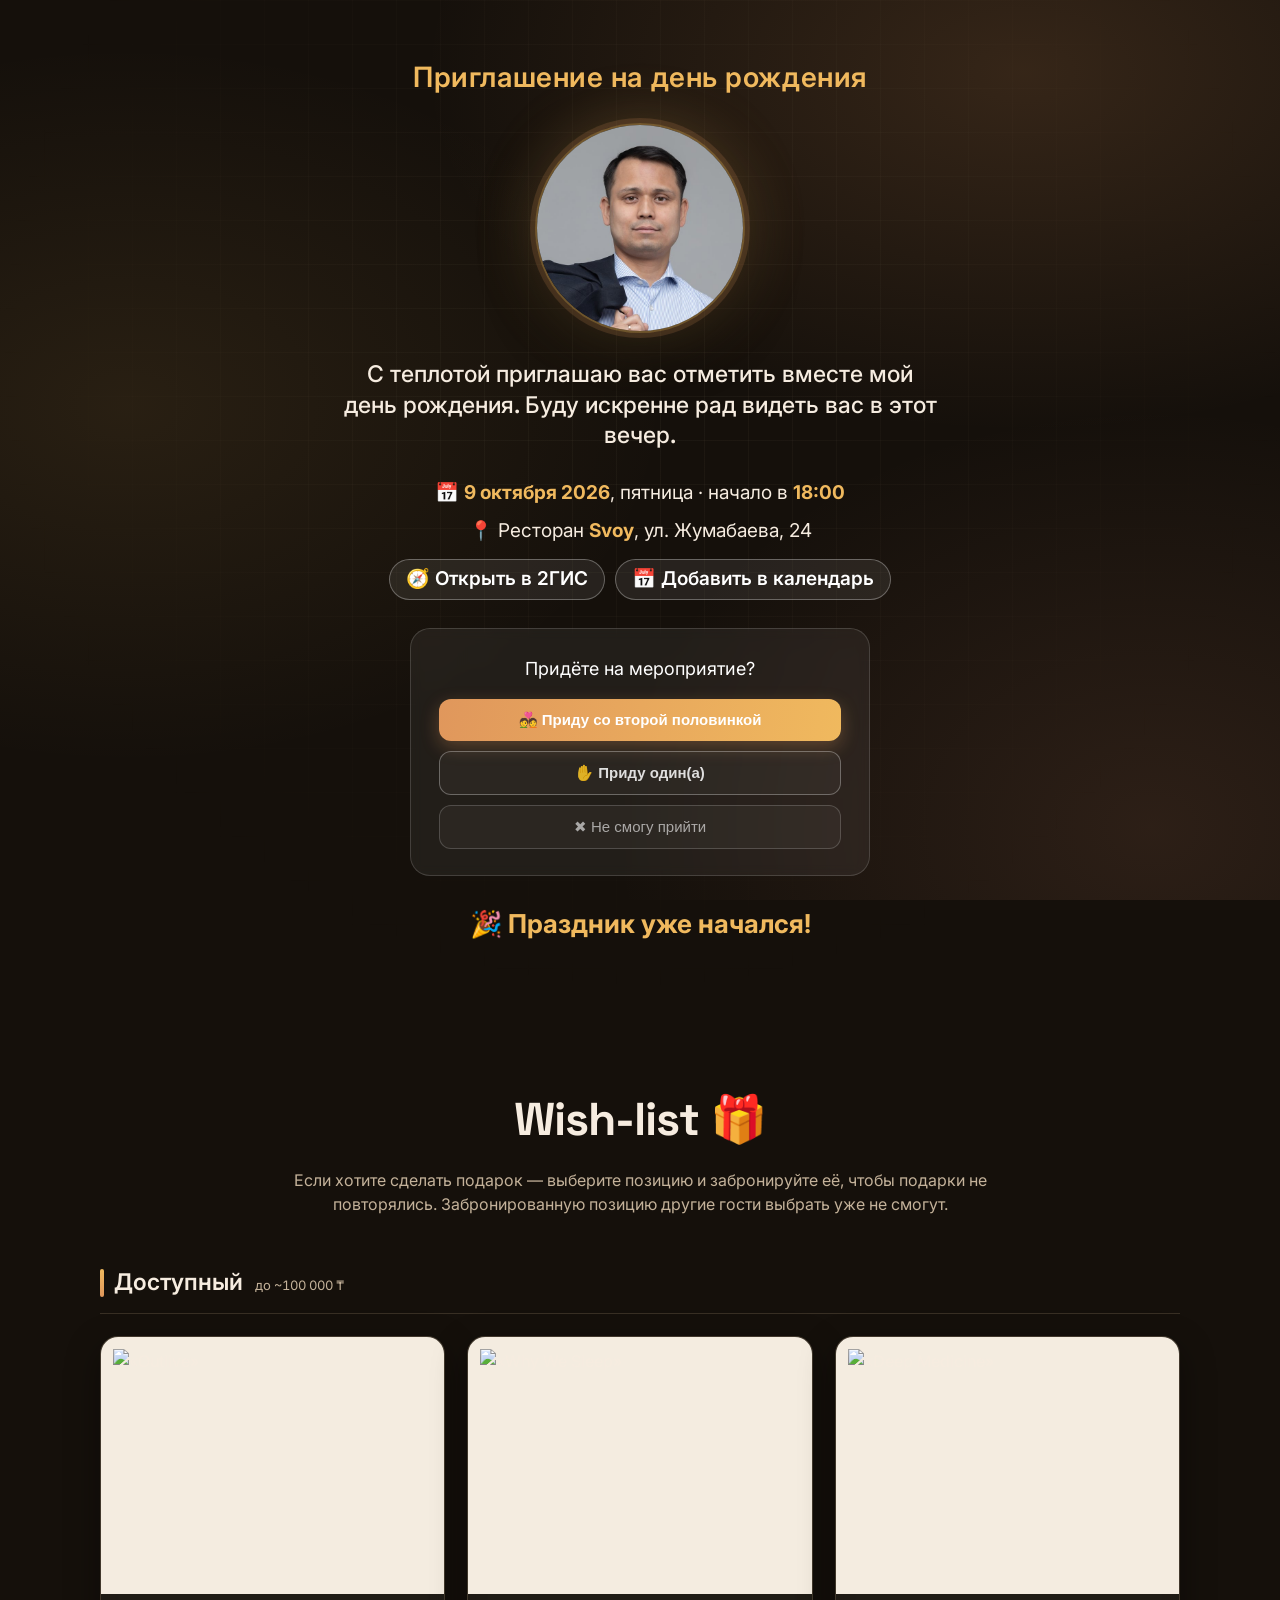
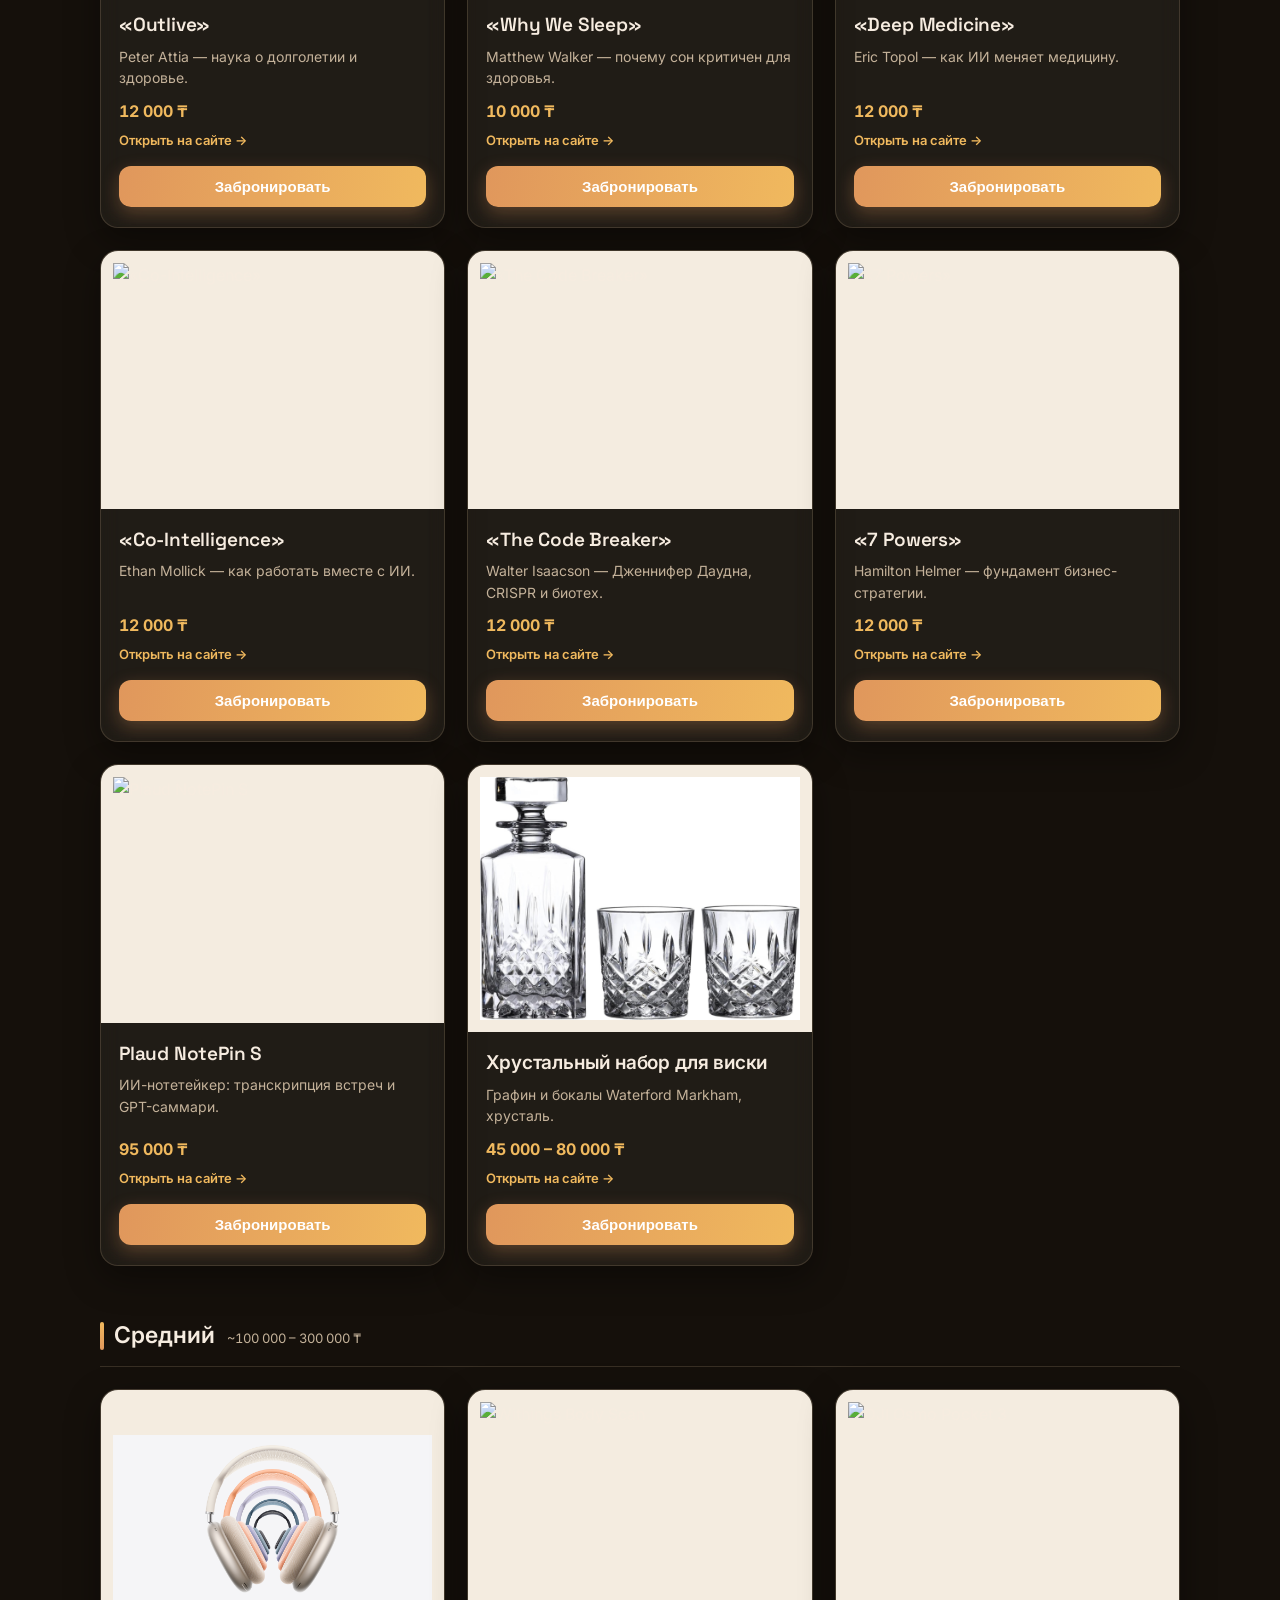
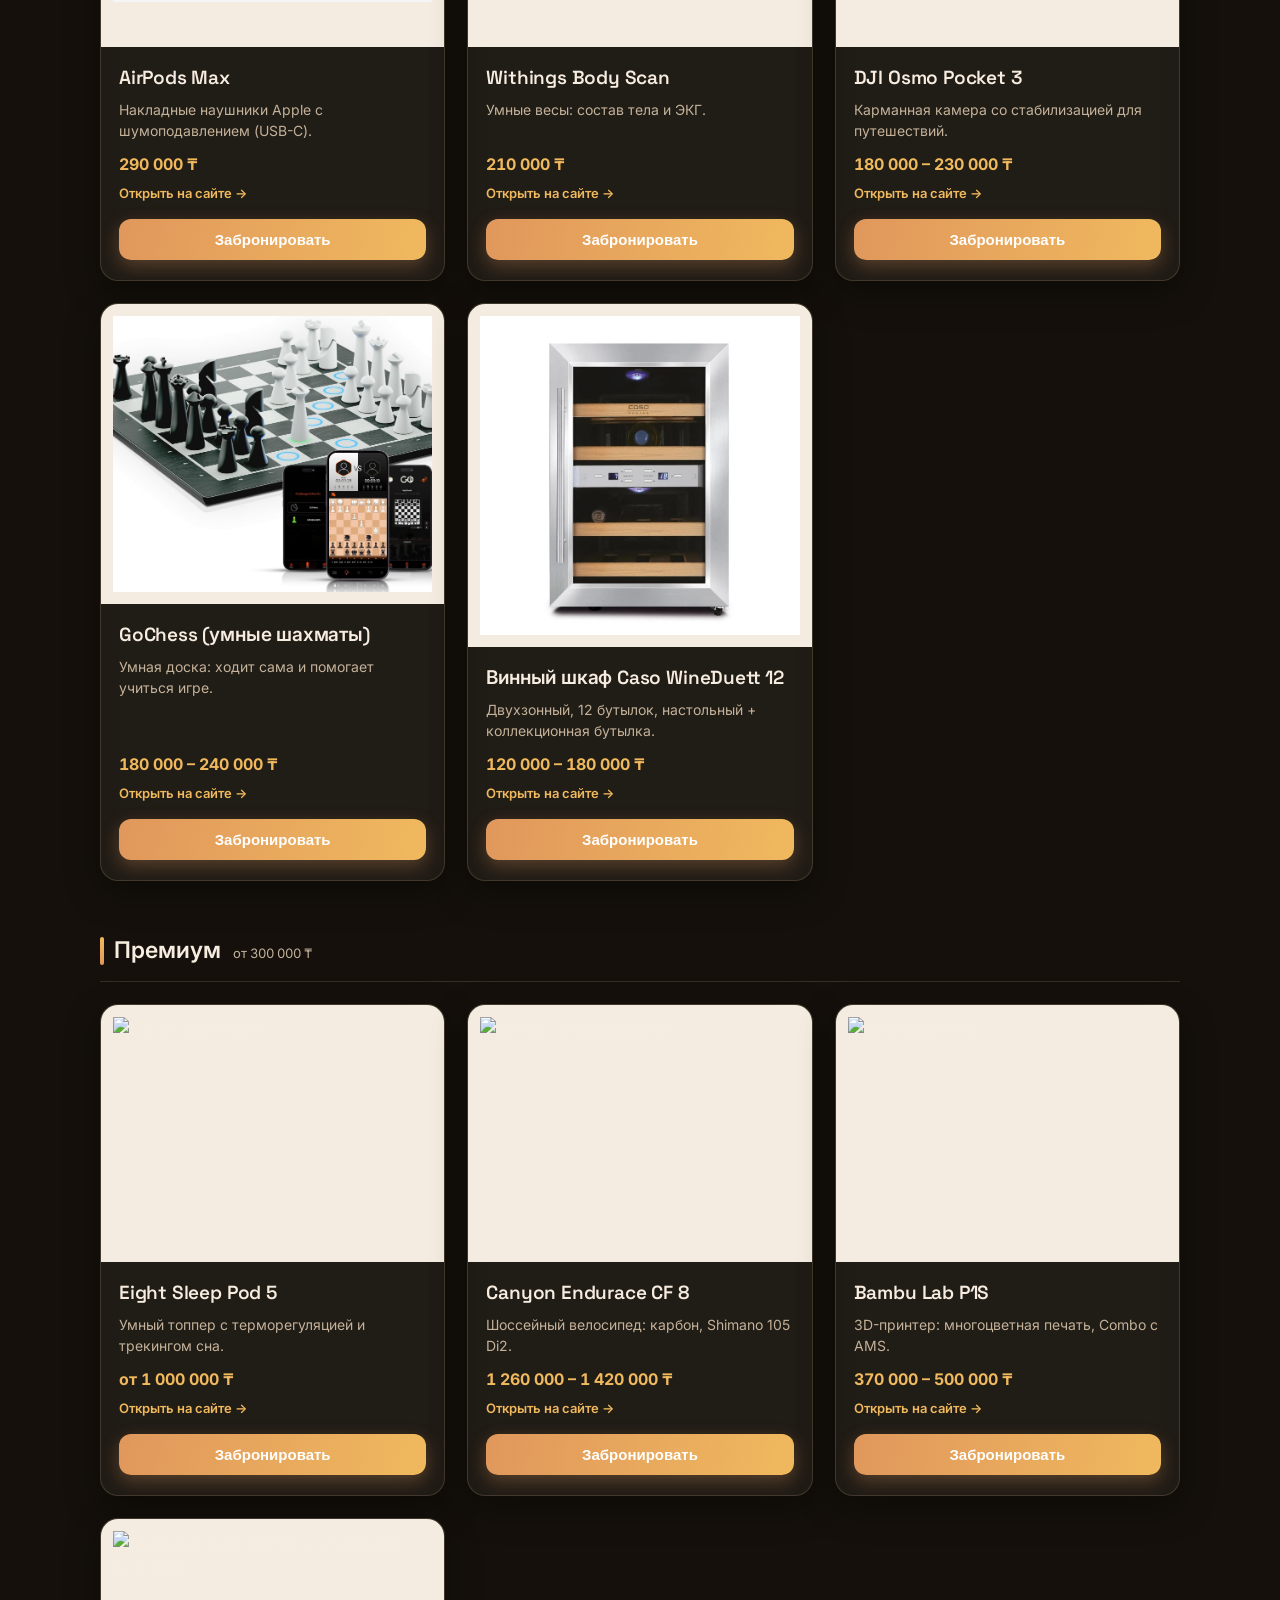
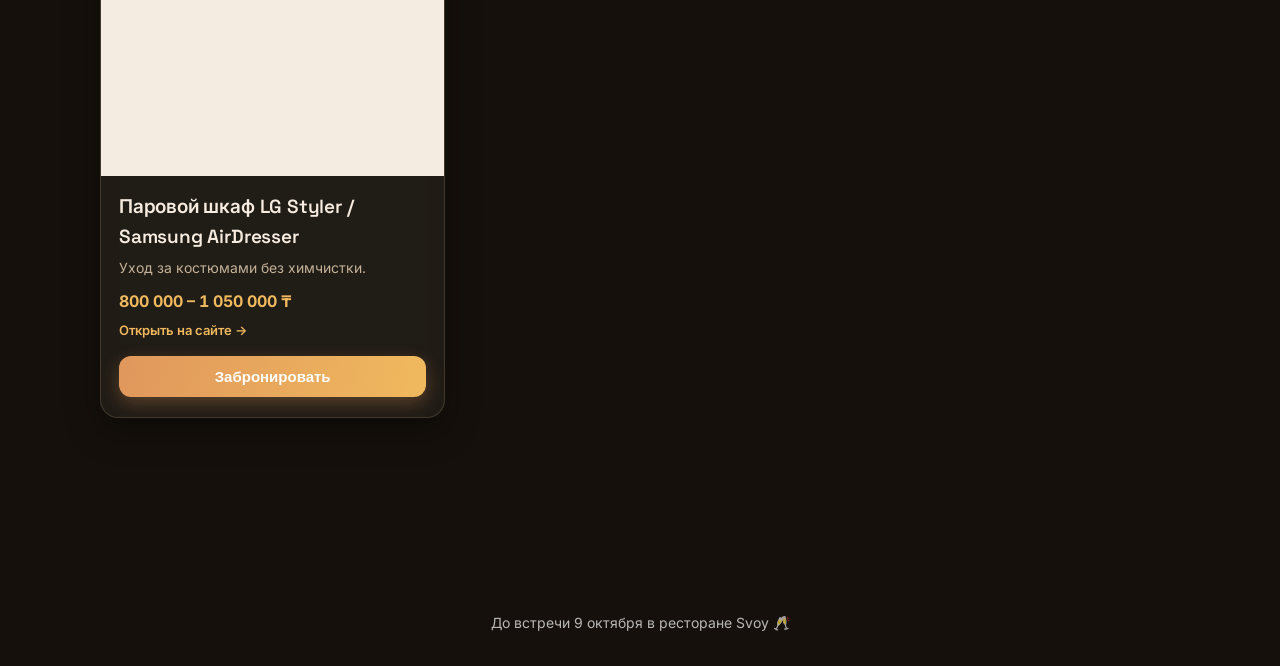
==== commit 1fa2e7a1: "Заголовок «Приглашение на день рождения» вверху hero, цвет --gold (как 18:00) Co-Authored-By: Claude" ====
--- a/index.html
+++ b/index.html
@@ -9,12 +9,13 @@
   <link rel="preconnect" href="https://fonts.googleapis.com" />
   <link rel="preconnect" href="https://fonts.gstatic.com" crossorigin />
   <link href="https://fonts.googleapis.com/css2?family=Inter:wght@400;500;600;700&family=Space+Grotesk:wght@500;600;700&display=swap" rel="stylesheet" />
-  <link rel="stylesheet" href="css/styles.css?v=50" />
+  <link rel="stylesheet" href="css/styles.css?v=51" />
 </head>
 <body>
 
   <!-- HERO / Приглашение -->
   <header class="hero">
+    <p class="hero-invite-top">Приглашение на день рождения</p>
     <img class="hero-photo" src="img/host.jpg?v=3" alt="Виновник торжества" />
     <span class="age">С теплотой приглашаю вас отметить вместе мой день рождения. Буду искренне рад видеть вас в этот вечер.</span>
 
--- a/css/styles.css
+++ b/css/styles.css
@@ -82,6 +82,15 @@
   background: rgba(240, 185, 94, 0.06);
 }
 
+.hero-invite-top {
+  font-family: var(--font-display);
+  color: var(--gold);
+  font-weight: 600;
+  font-size: clamp(18px, 3.2vw, 28px);
+  letter-spacing: 0.02em;
+  margin-bottom: 24px;
+}
+
 .hero-photo {
   width: clamp(150px, 34vw, 210px);
   height: clamp(150px, 34vw, 210px);
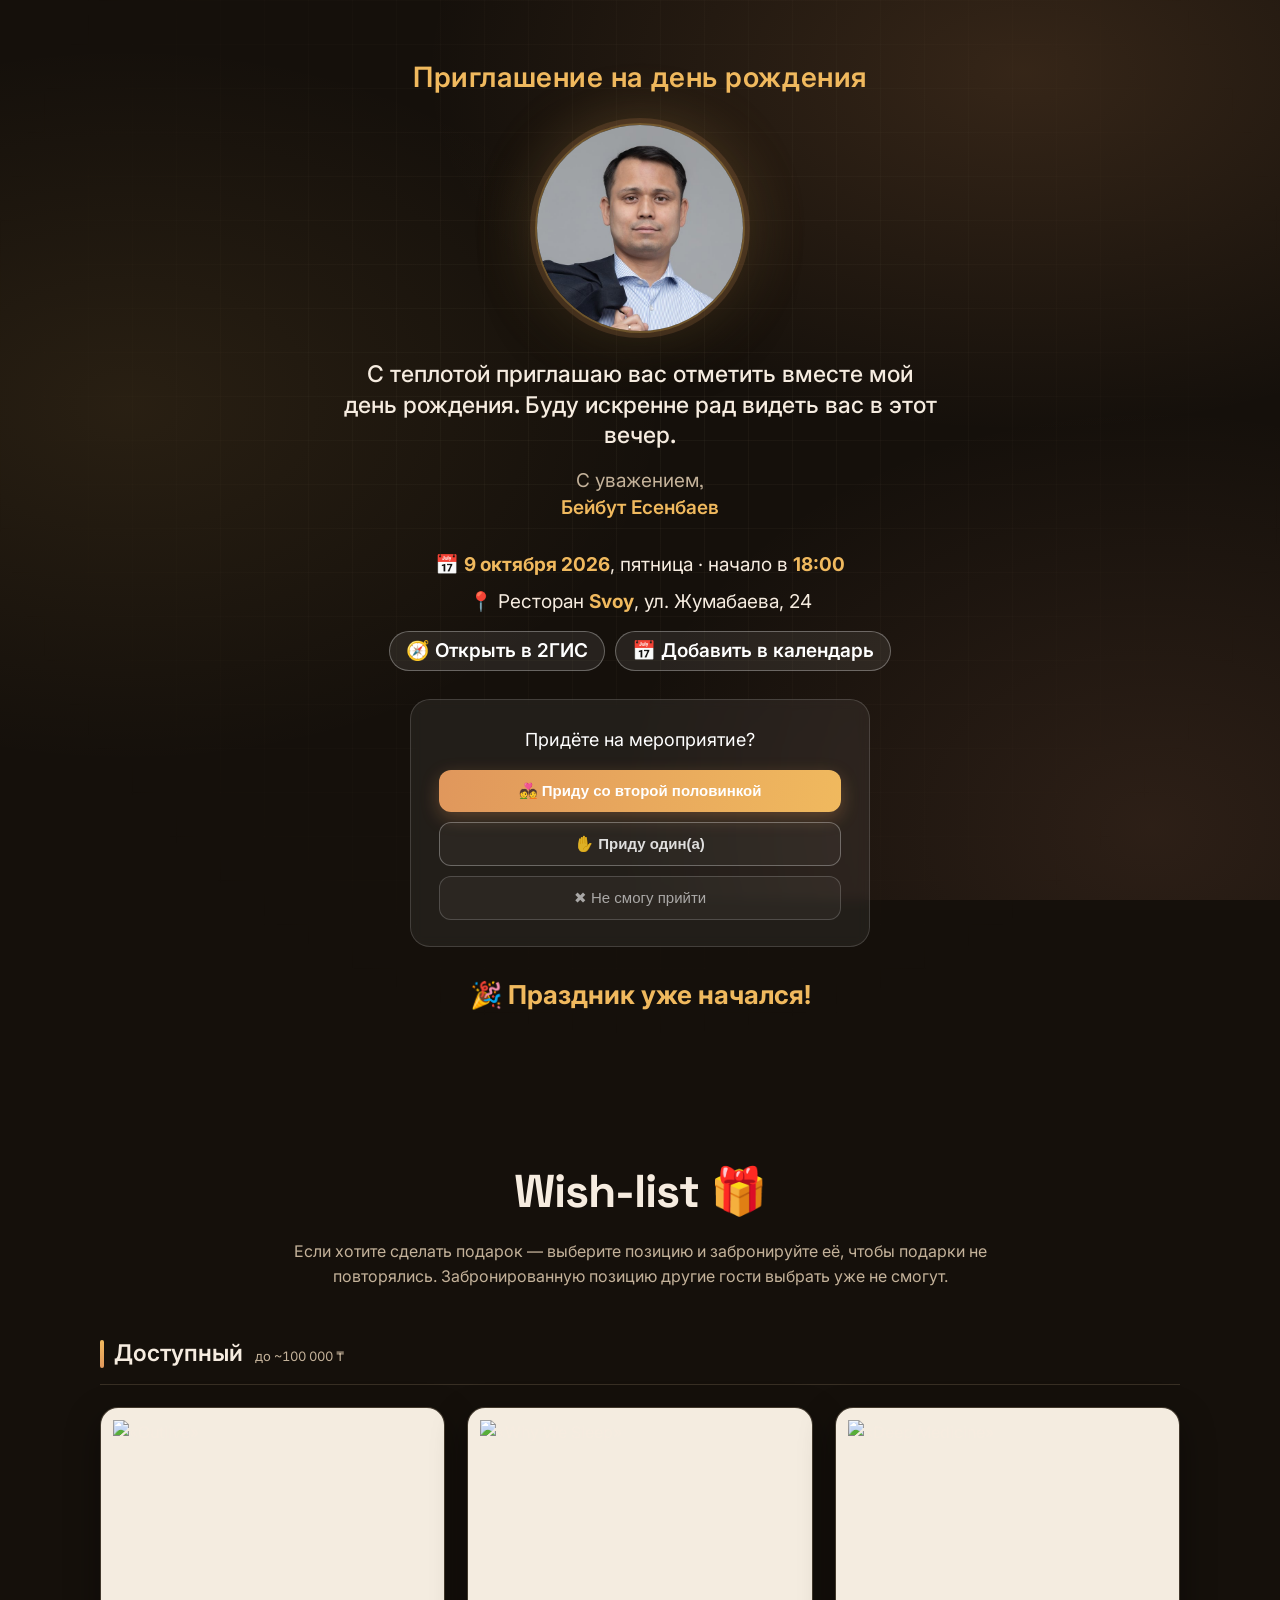
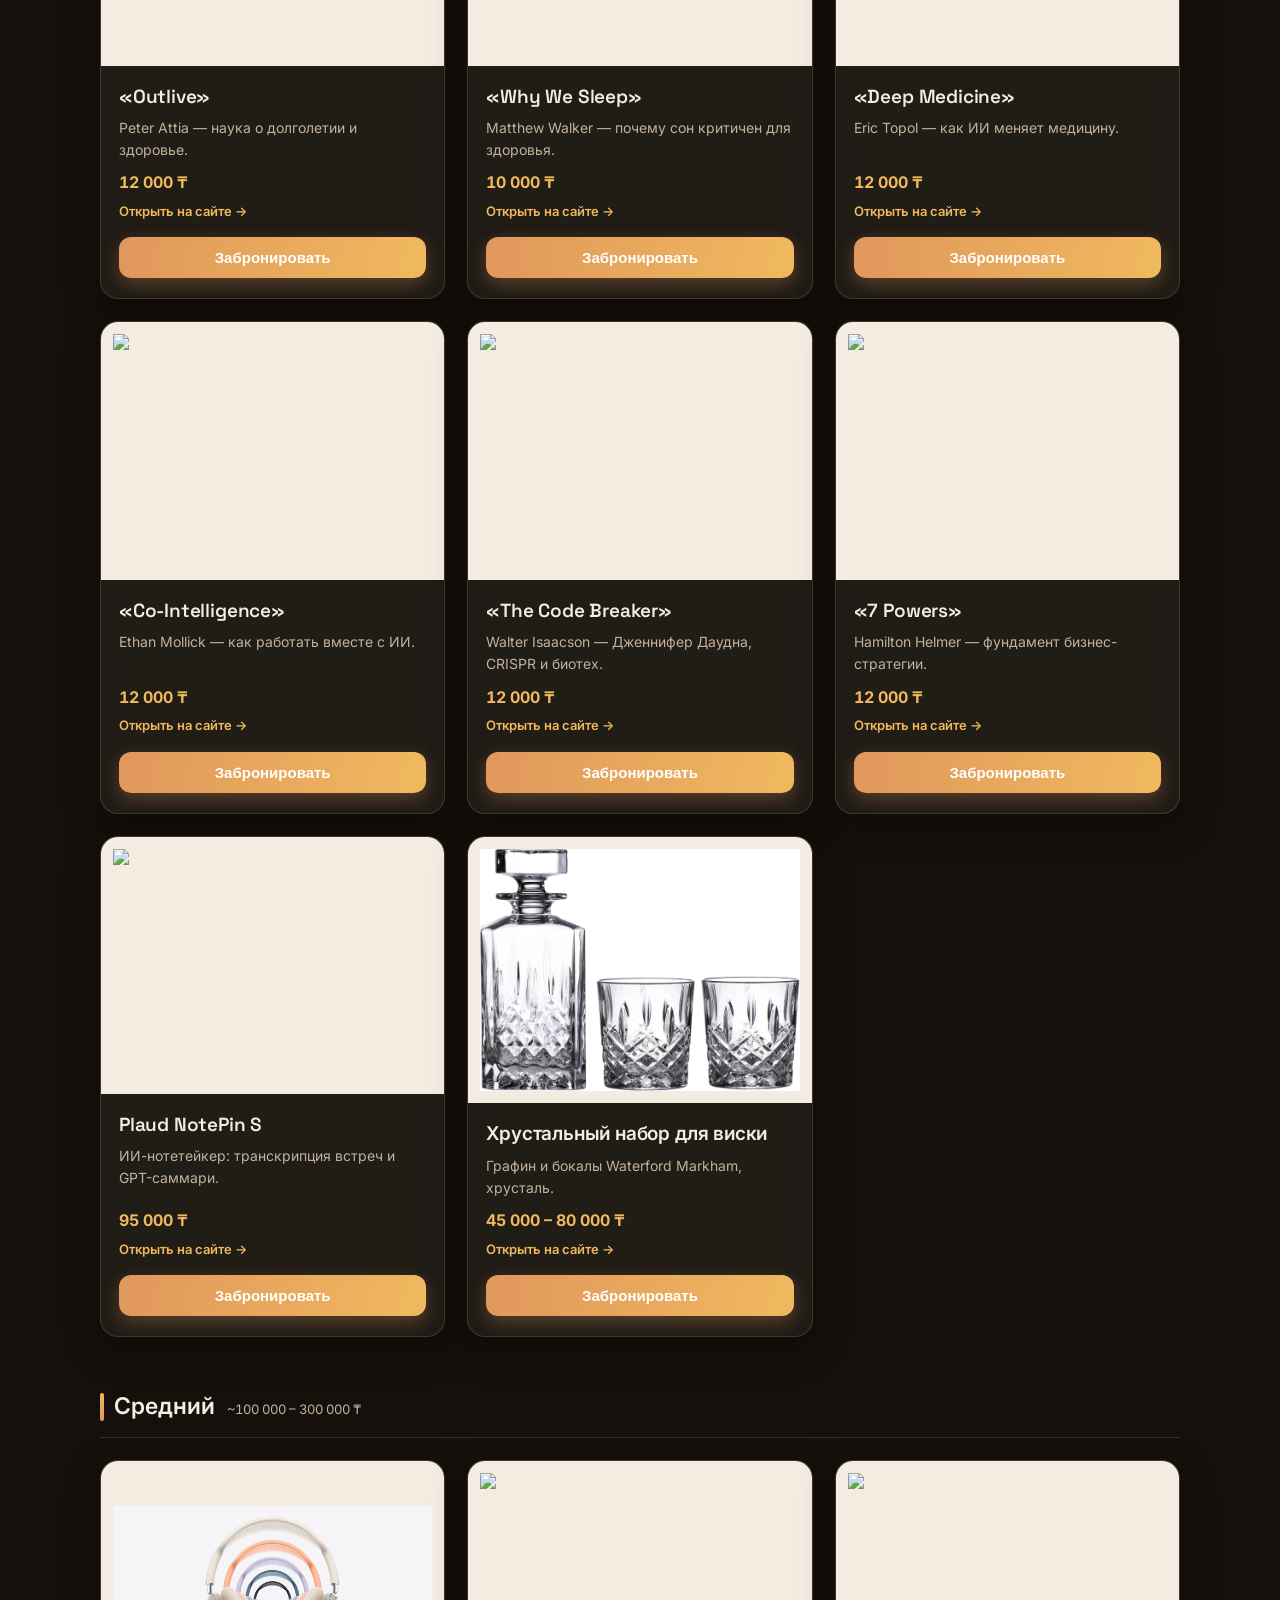
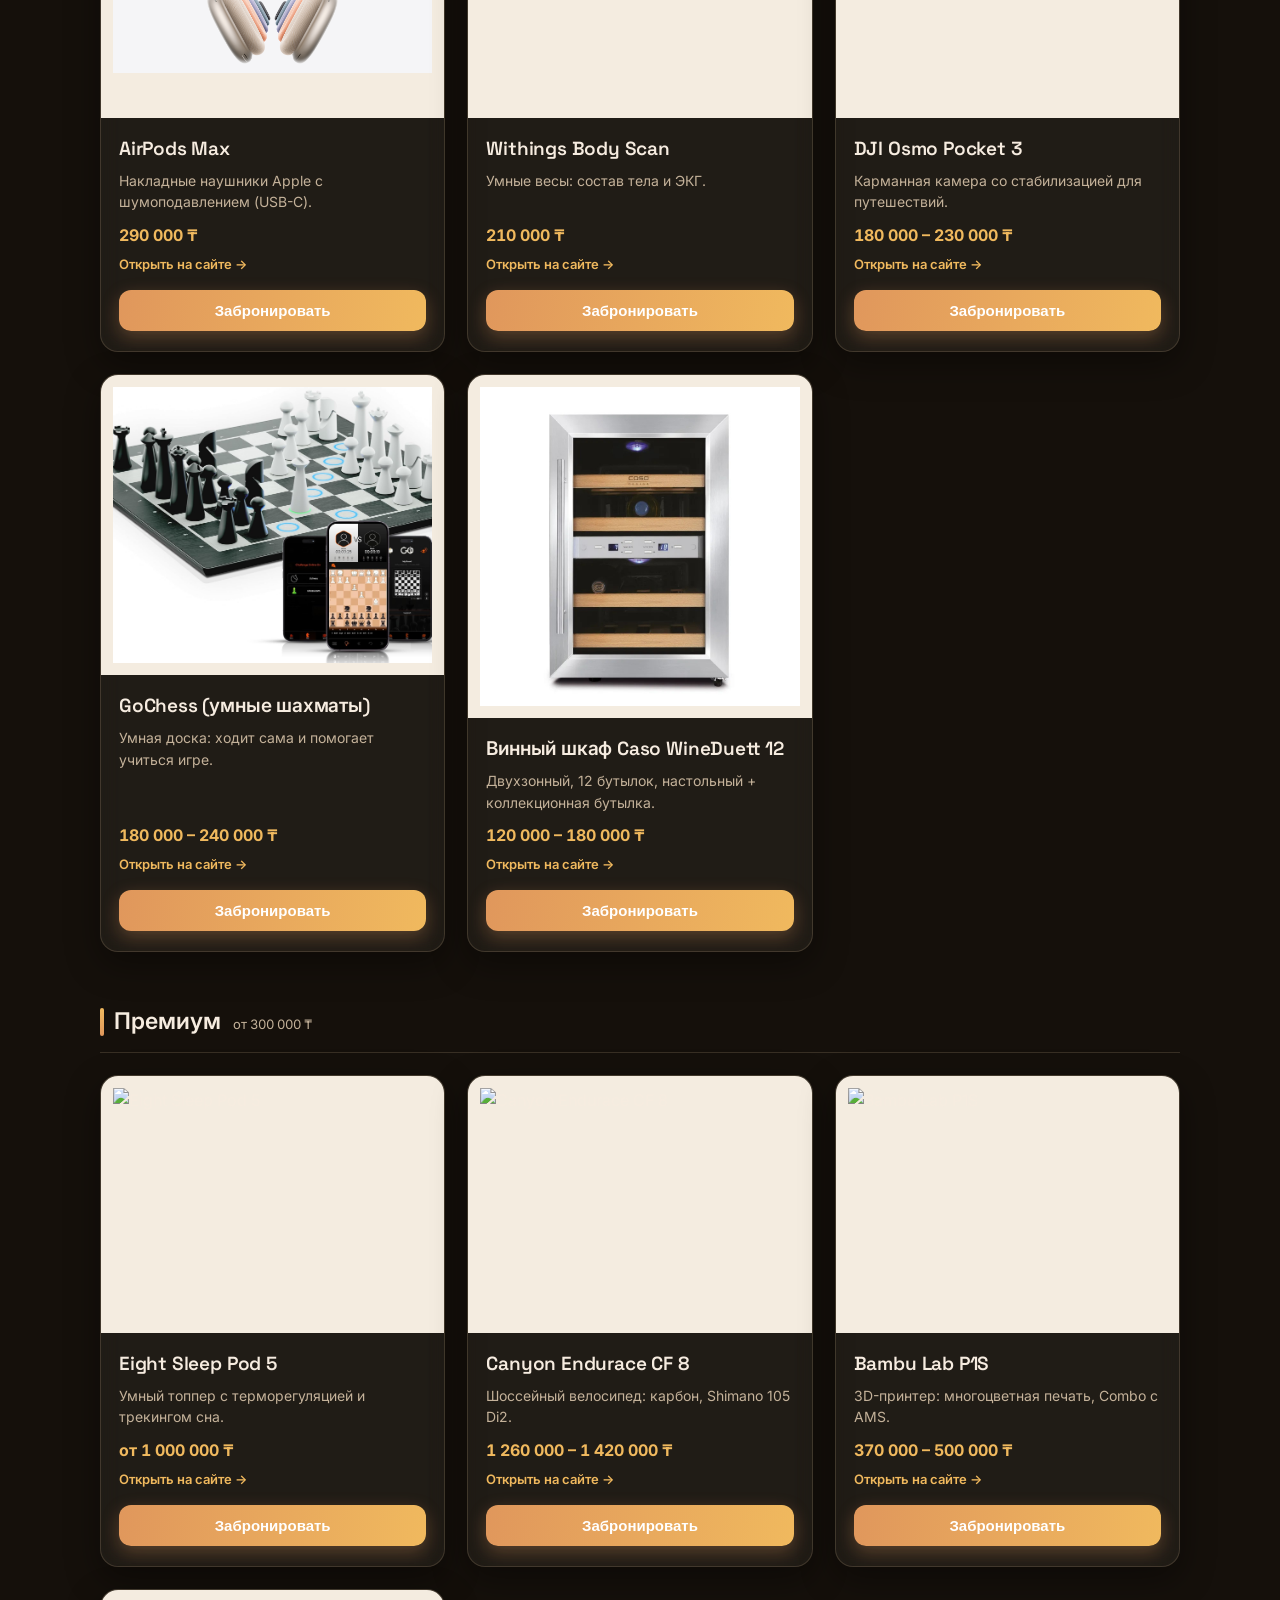
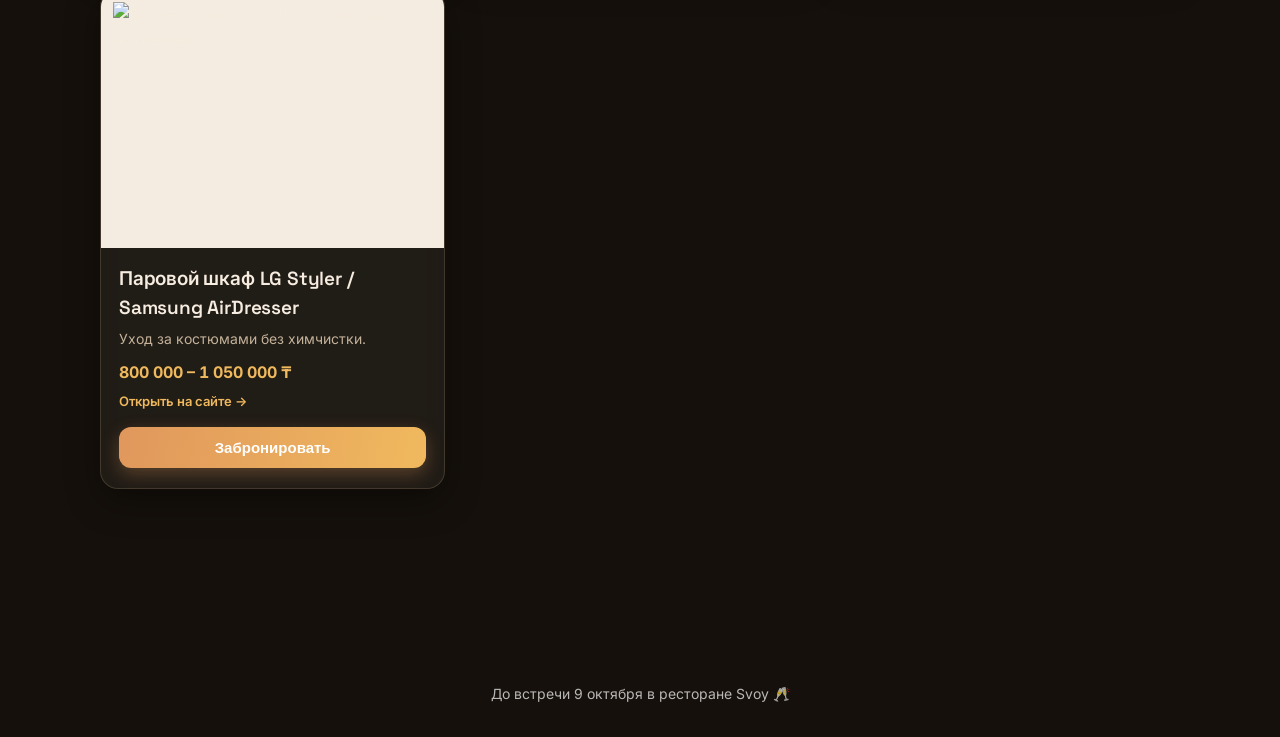
==== commit 2b076a65: "Подпись «С уважением, Бейбут Есенбаев» после приветствия Co-Authored-By: Claude Opus 4.8 <noreply@an" ====
--- a/index.html
+++ b/index.html
@@ -9,7 +9,7 @@
   <link rel="preconnect" href="https://fonts.googleapis.com" />
   <link rel="preconnect" href="https://fonts.gstatic.com" crossorigin />
   <link href="https://fonts.googleapis.com/css2?family=Inter:wght@400;500;600;700&family=Space+Grotesk:wght@500;600;700&display=swap" rel="stylesheet" />
-  <link rel="stylesheet" href="css/styles.css?v=51" />
+  <link rel="stylesheet" href="css/styles.css?v=53" />
 </head>
 <body>
 
@@ -18,6 +18,7 @@
     <p class="hero-invite-top">Приглашение на день рождения</p>
     <img class="hero-photo" src="img/host.jpg?v=3" alt="Виновник торжества" />
     <span class="age">С теплотой приглашаю вас отметить вместе мой день рождения. Буду искренне рад видеть вас в этот вечер.</span>
+    <p class="hero-sign">С уважением,<br><b>Бейбут Есенбаев</b></p>
 
     <div class="hero-meta">
       <div>📅 <b>9 октября 2026</b>, пятница · начало в <b>18:00</b></div>
--- a/css/styles.css
+++ b/css/styles.css
@@ -128,7 +128,21 @@
   color: #f6ece0;
 }
 
+.hero-sign {
+  margin-top: 18px;
+  font-family: var(--font-display);
+  font-size: clamp(15px, 2.2vw, 19px);
+  line-height: 1.4;
+  color: var(--muted-light);
+}
+.hero-sign b {
+  color: var(--gold);
+  font-weight: 600;
+}
+
 .hero-meta {
+  position: relative;
+  z-index: 20; /* выше RSVP/таймера, чтобы меню календаря не перекрывалось */
   margin-top: 28px;
   display: grid;
   gap: 8px;
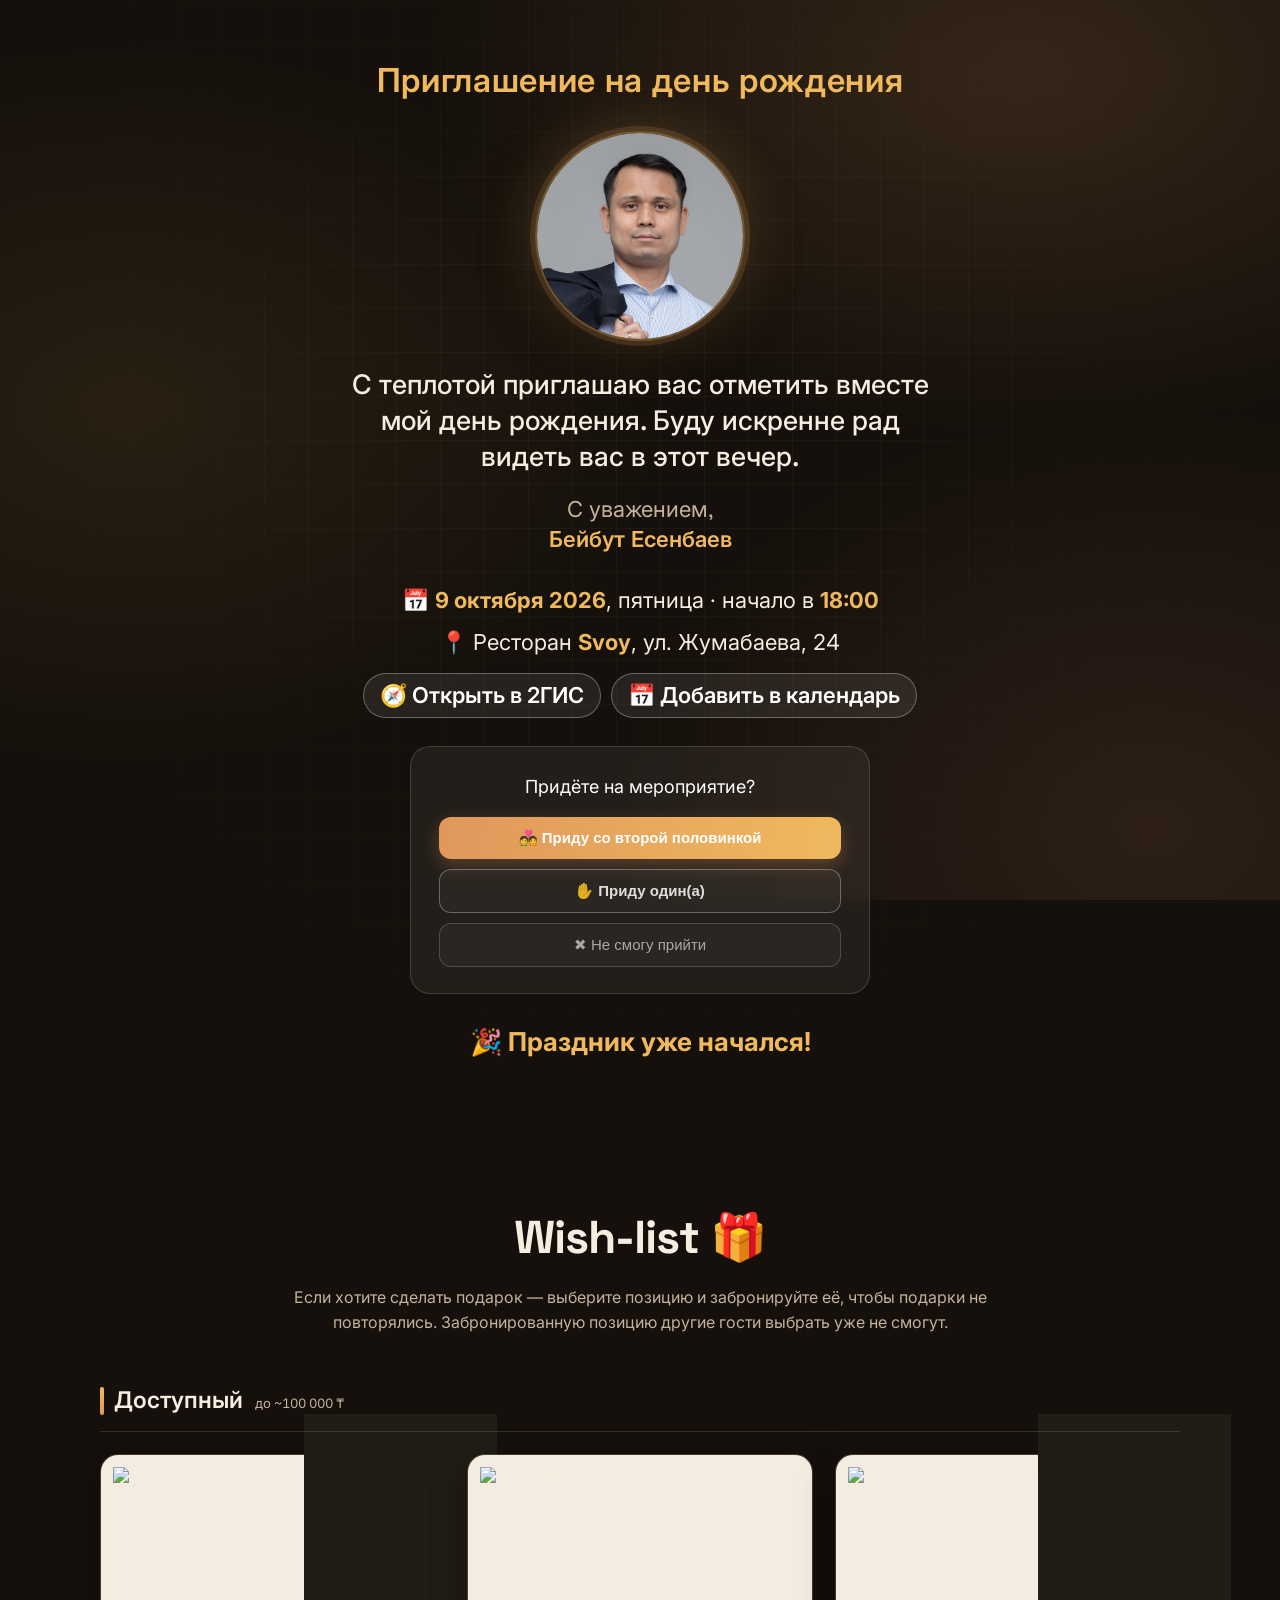
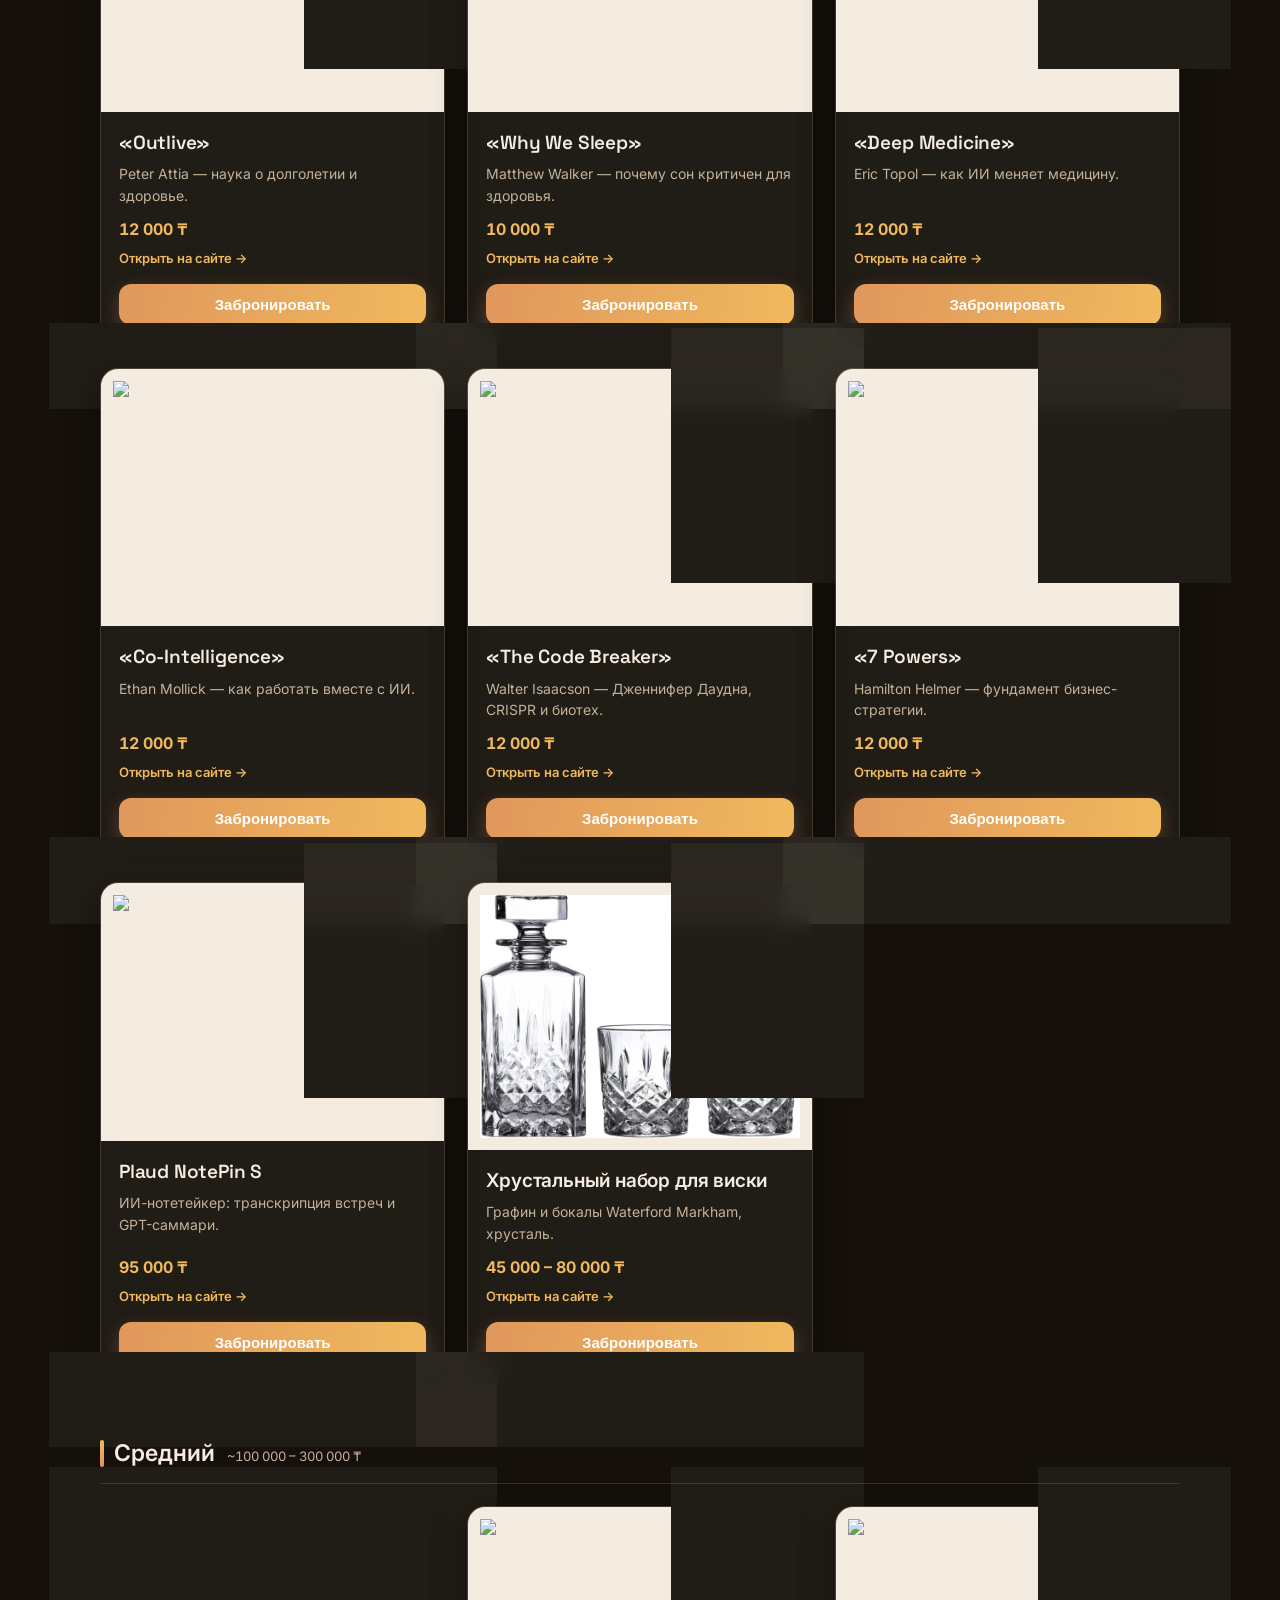
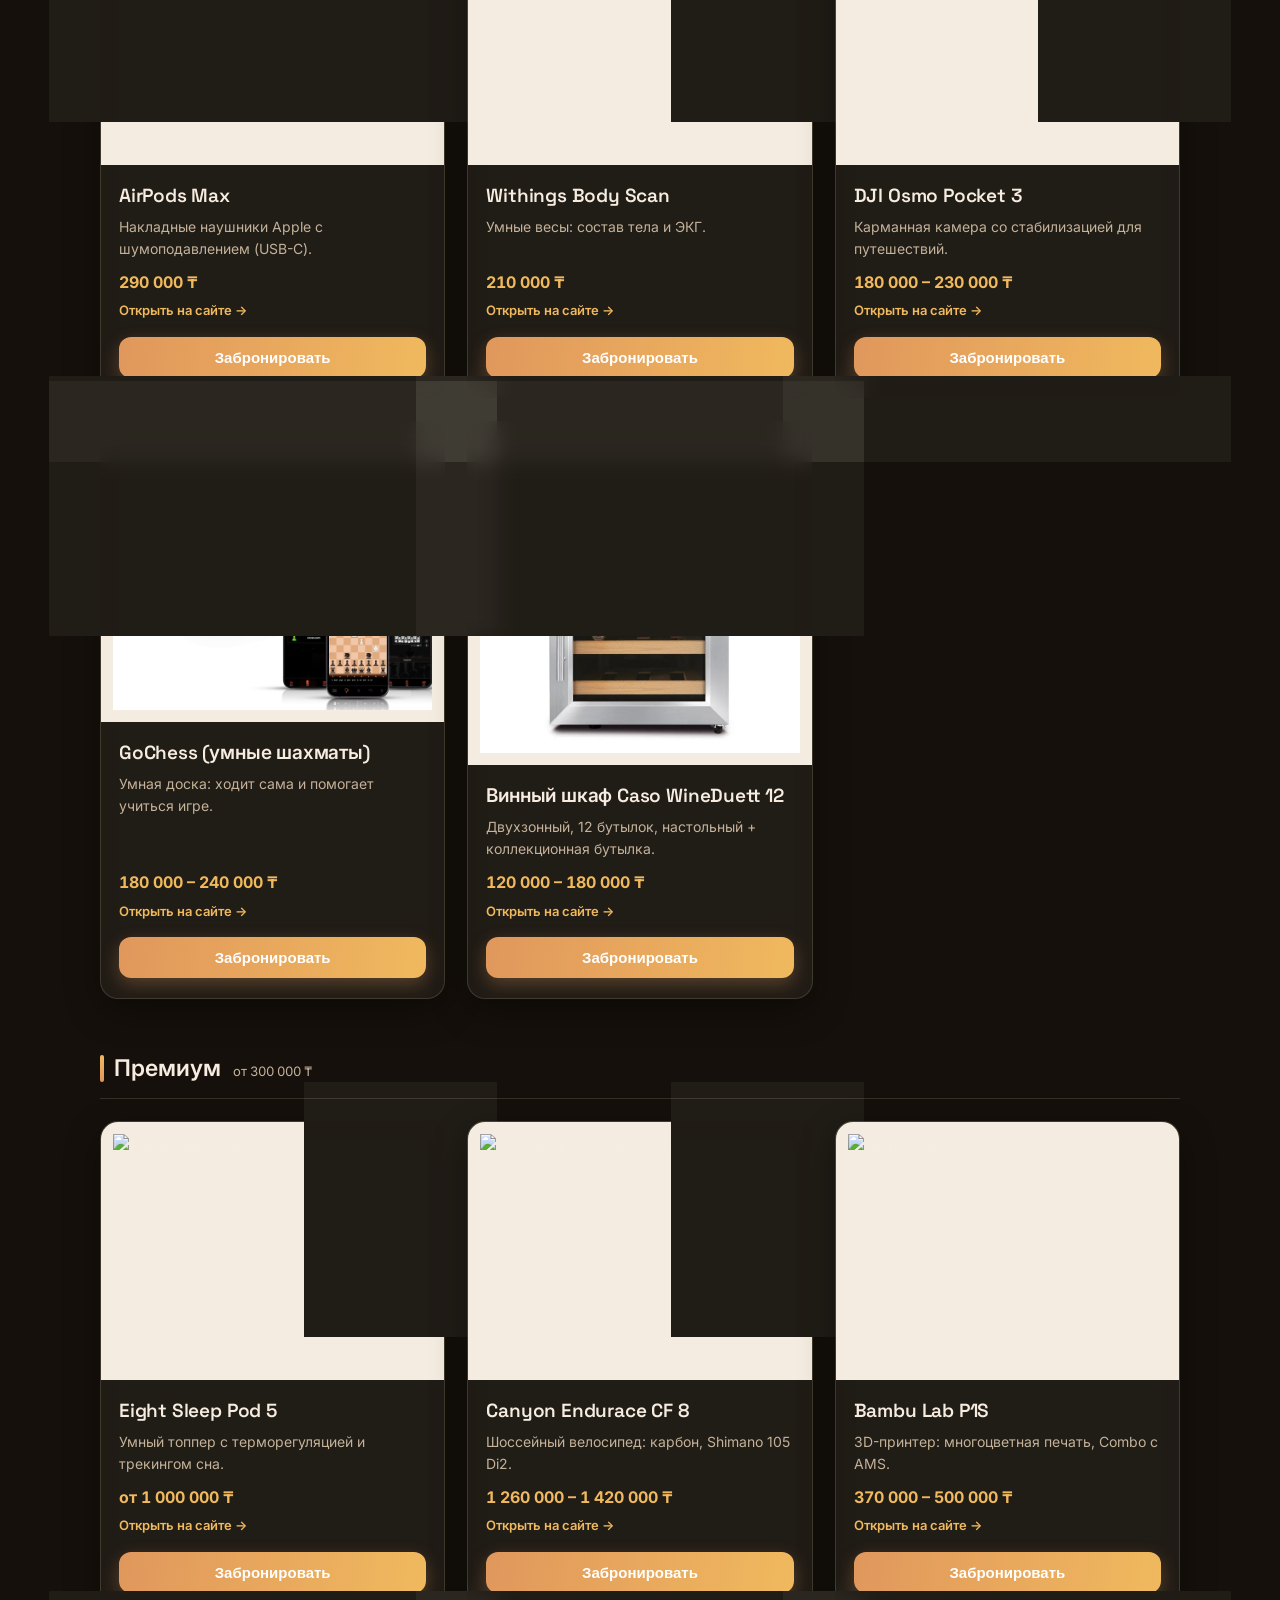
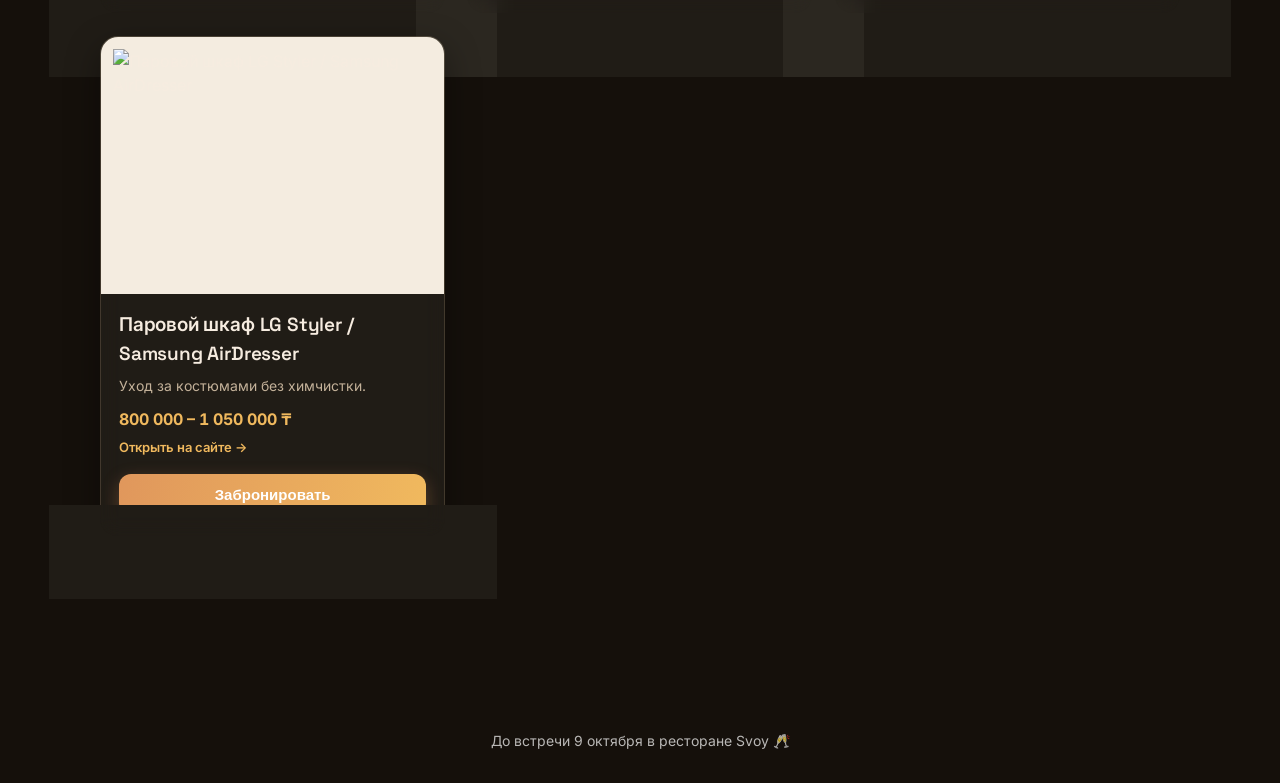
==== commit 836e1530: "Таймер компактнее; остальной текст hero крупнее (заголовок, приветствие, подпись, мета, кнопки) Co-A" ====
--- a/index.html
+++ b/index.html
@@ -9,7 +9,7 @@
   <link rel="preconnect" href="https://fonts.googleapis.com" />
   <link rel="preconnect" href="https://fonts.gstatic.com" crossorigin />
   <link href="https://fonts.googleapis.com/css2?family=Inter:wght@400;500;600;700&family=Space+Grotesk:wght@500;600;700&display=swap" rel="stylesheet" />
-  <link rel="stylesheet" href="css/styles.css?v=53" />
+  <link rel="stylesheet" href="css/styles.css?v=55" />
 </head>
 <body>
 
--- a/css/styles.css
+++ b/css/styles.css
@@ -86,7 +86,7 @@
   font-family: var(--font-display);
   color: var(--gold);
   font-weight: 600;
-  font-size: clamp(18px, 3.2vw, 28px);
+  font-size: clamp(21px, 3.8vw, 33px);
   letter-spacing: 0.02em;
   margin-bottom: 24px;
 }
@@ -123,15 +123,15 @@
   max-width: 600px;
   font-family: var(--font-display);
   font-weight: 500;
-  font-size: clamp(17px, 2.5vw, 23px);
-  line-height: 1.32;
+  font-size: clamp(19px, 2.9vw, 27px);
+  line-height: 1.34;
   color: #f6ece0;
 }
 
 .hero-sign {
   margin-top: 18px;
   font-family: var(--font-display);
-  font-size: clamp(15px, 2.2vw, 19px);
+  font-size: clamp(16px, 2.5vw, 22px);
   line-height: 1.4;
   color: var(--muted-light);
 }
@@ -146,7 +146,7 @@
   margin-top: 28px;
   display: grid;
   gap: 8px;
-  font-size: clamp(15px, 2.4vw, 19px);
+  font-size: clamp(16px, 2.7vw, 22px);
 }
 .hero-meta b {
   color: var(--gold);
@@ -164,7 +164,7 @@
   color: #fff;
   text-decoration: none;
   font-family: inherit;
-  font-size: clamp(15px, 2.4vw, 19px);
+  font-size: clamp(16px, 2.7vw, 22px);
   line-height: 1.2;
   cursor: pointer;
   font-weight: 600;
@@ -221,15 +221,15 @@
 #countdown {
   margin-top: 22px;
   display: flex;
-  gap: 14px;
+  gap: 10px;
   flex-wrap: wrap;
   justify-content: center;
 }
 
 .cd-box {
-  min-width: 82px;
-  padding: 18px 12px;
-  border-radius: 18px;
+  min-width: 60px;
+  padding: 11px 9px;
+  border-radius: 14px;
   background: linear-gradient(180deg, rgba(255, 255, 255, 0.07), rgba(255, 255, 255, 0.02));
   border: 1px solid rgba(200, 178, 150, 0.18);
   box-shadow: inset 0 1px 0 rgba(255, 255, 255, 0.06);
@@ -238,13 +238,13 @@
 .cd-box span {
   display: block;
   font-family: var(--font-display);
-  font-size: 38px;
+  font-size: 26px;
   font-weight: 700;
   color: #fff;
   font-variant-numeric: tabular-nums;
 }
 .cd-box small {
-  font-size: 10px;
+  font-size: 9px;
   letter-spacing: 0.18em;
   text-transform: uppercase;
   color: rgba(200, 178, 150, 0.85);
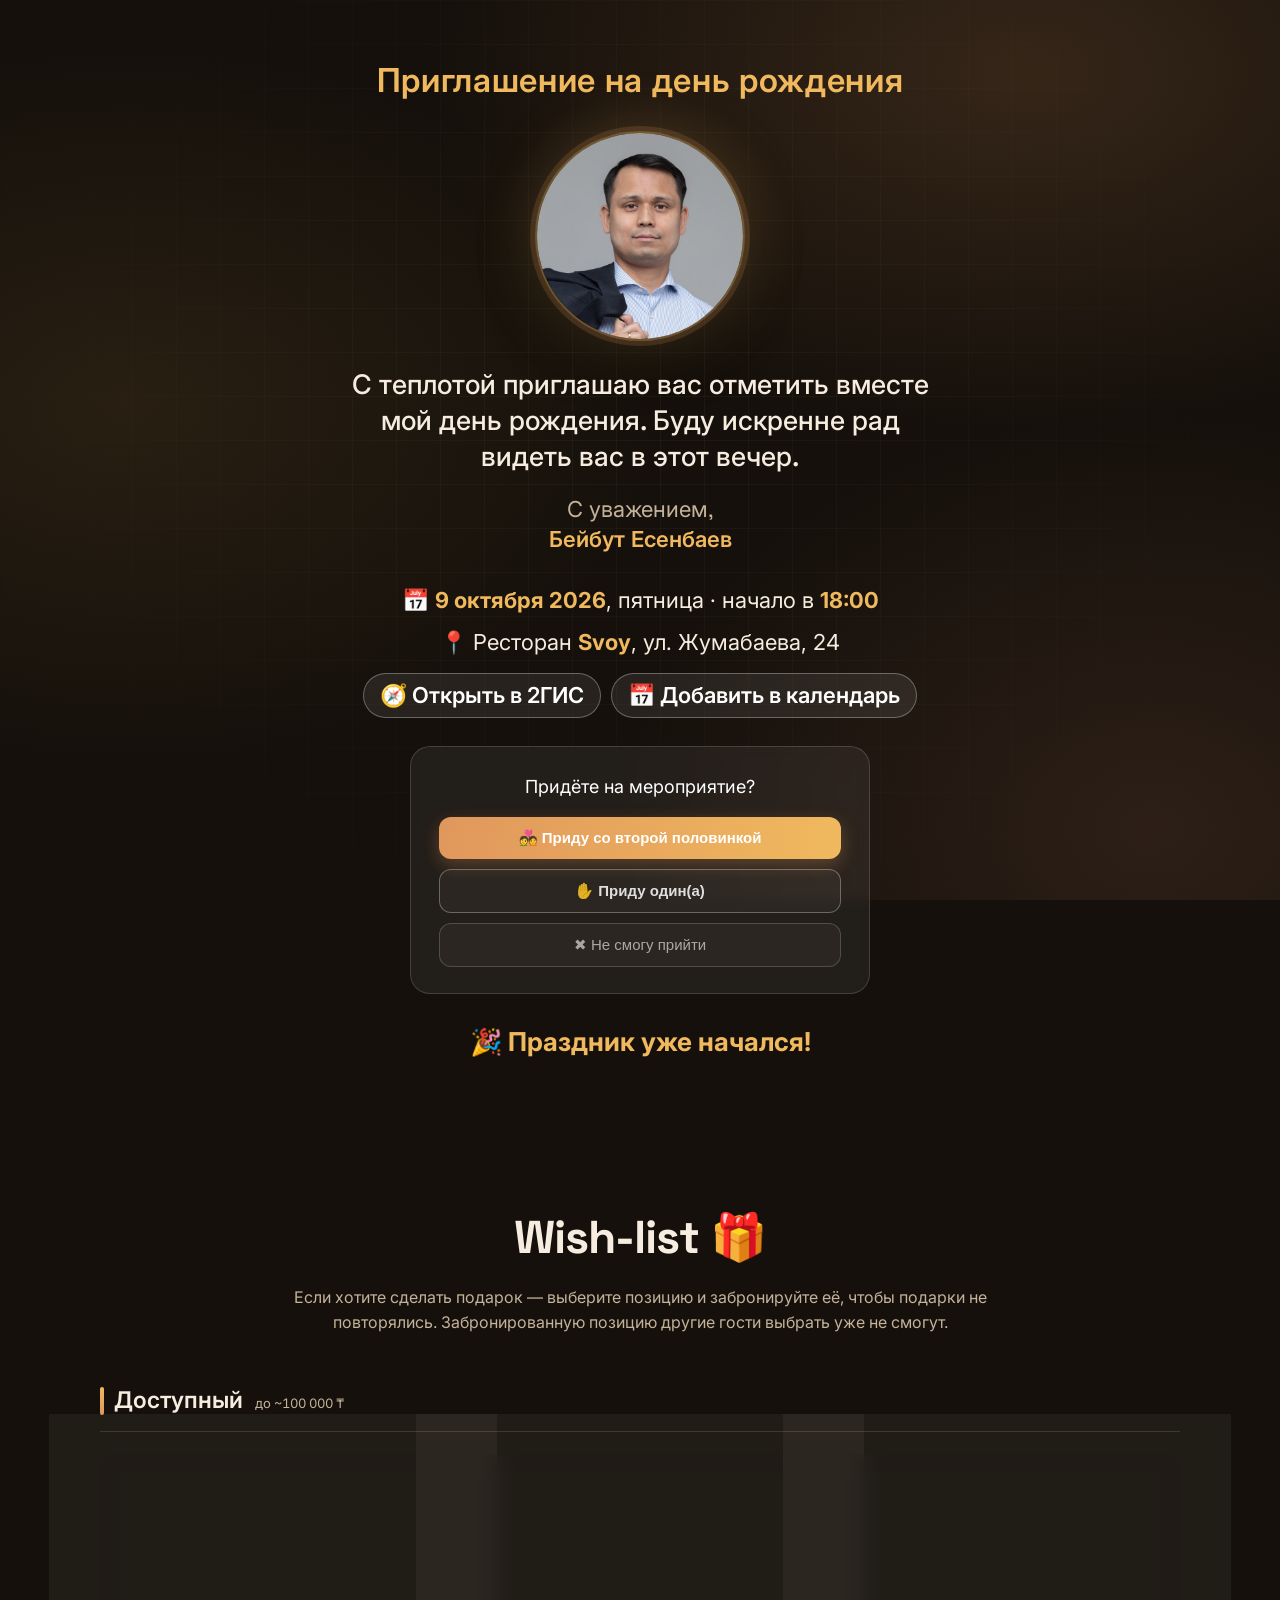
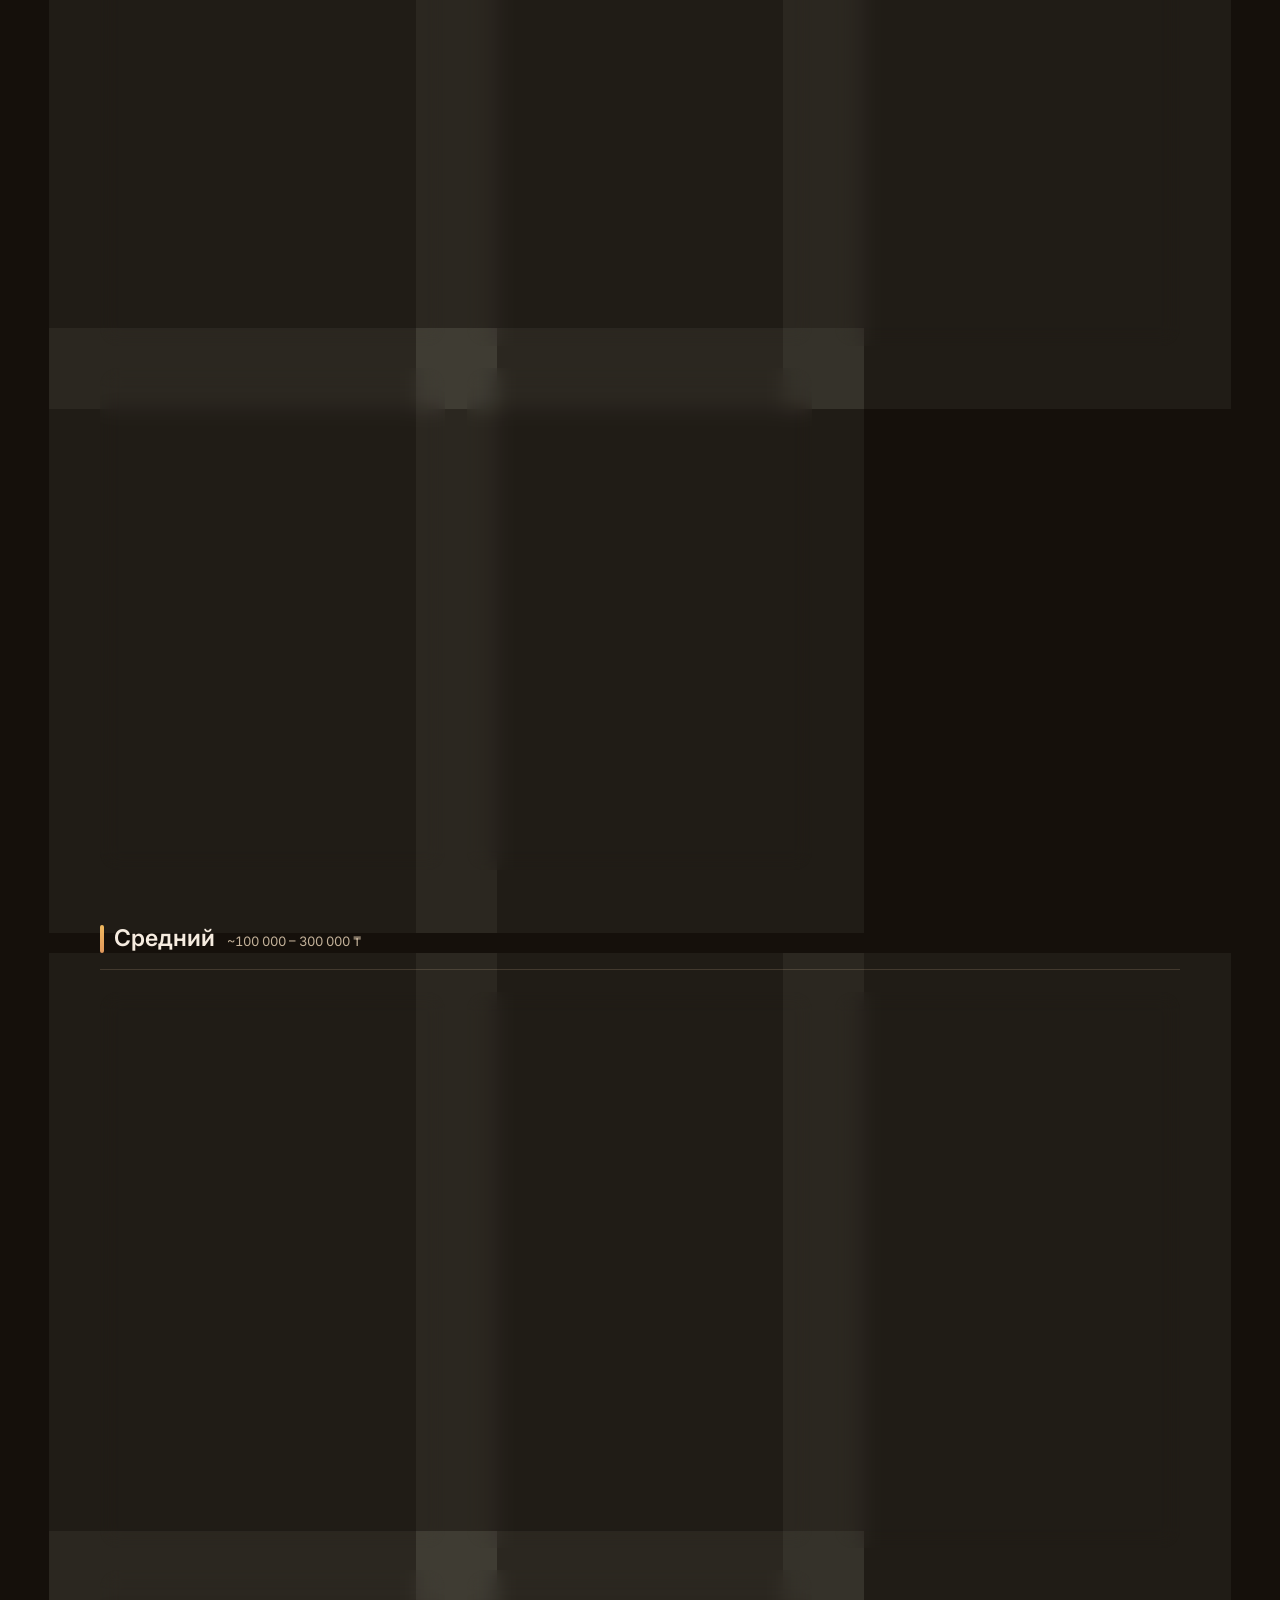
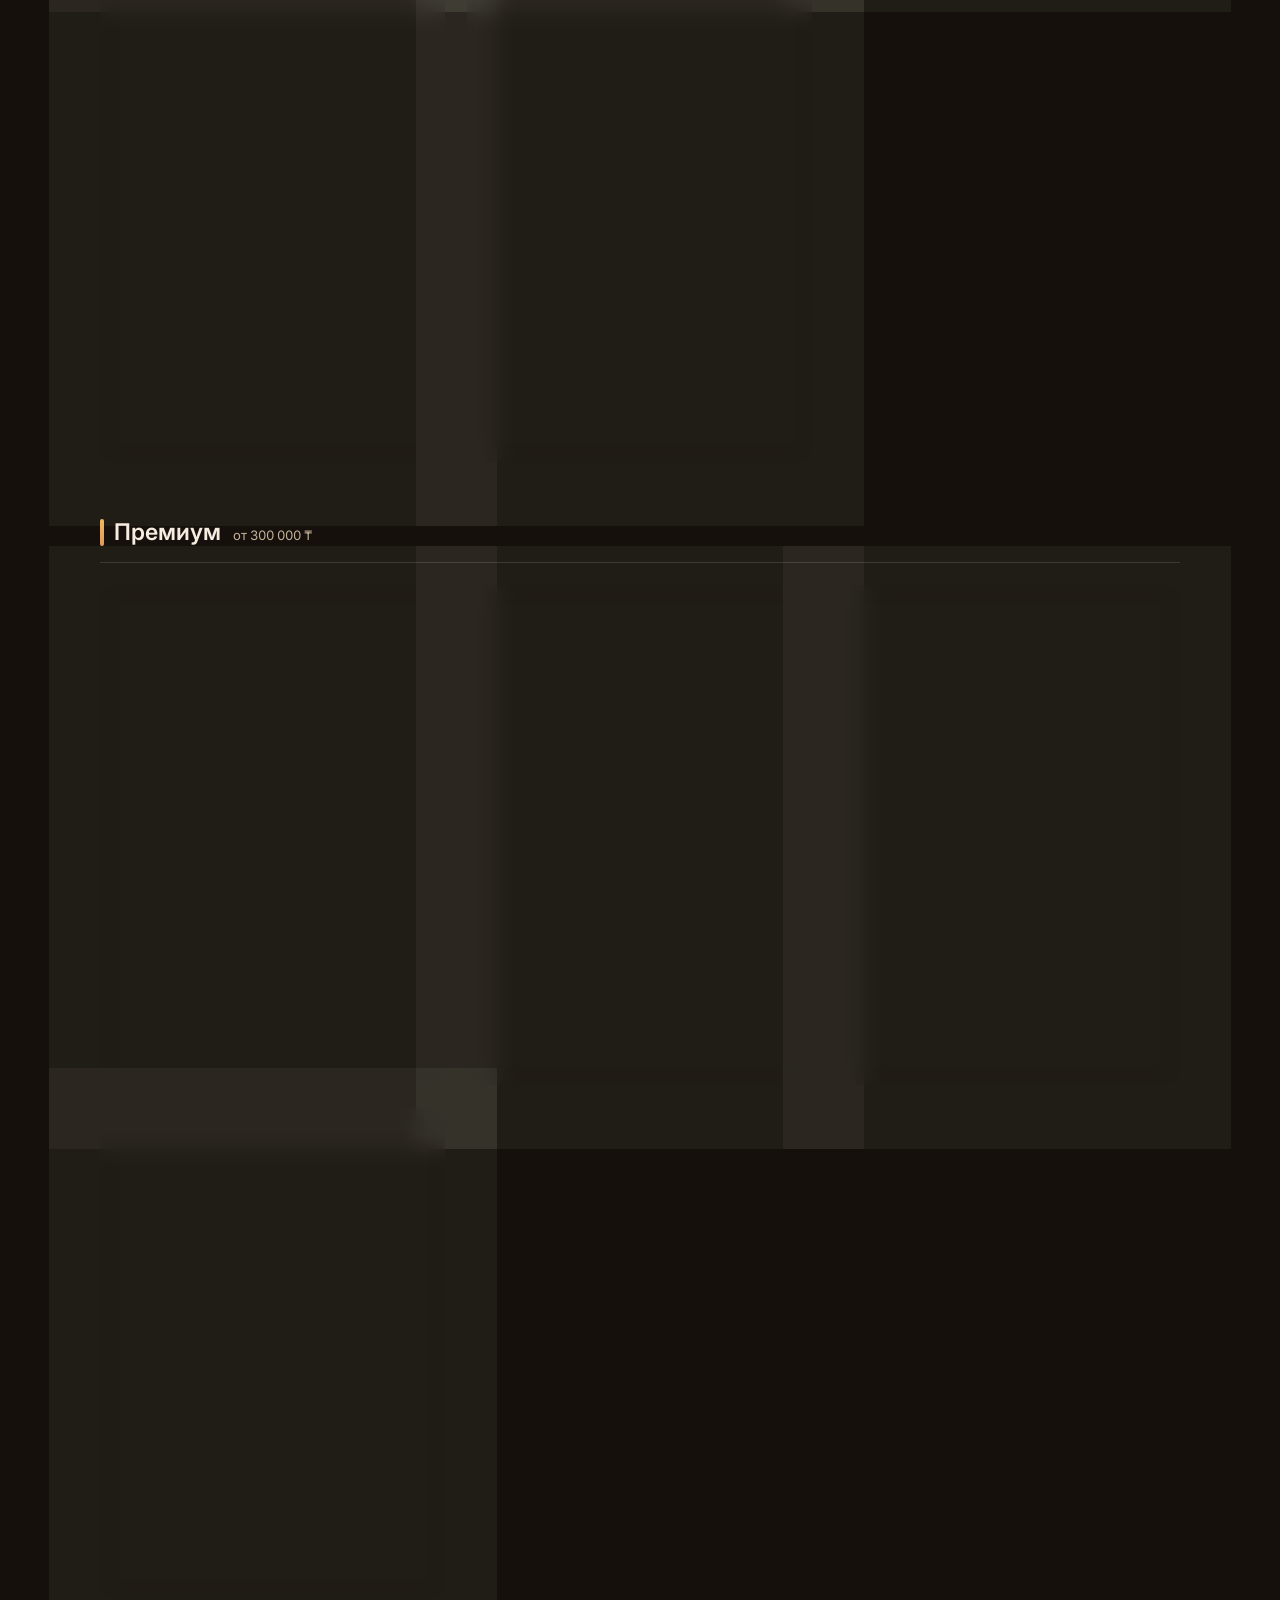
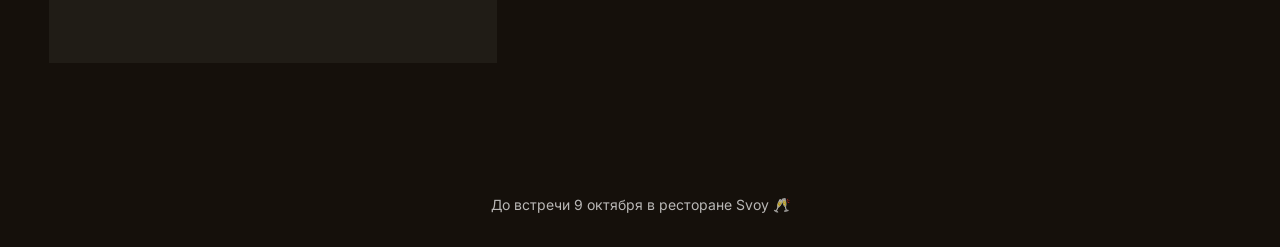
==== commit 3347bb01: "Порядок: средний тир (винный/шахматы/наушники/камера/Withings); премиум — велосипед перед топпером C" ====
--- a/index.html
+++ b/index.html
@@ -66,7 +66,7 @@
   <!-- Supabase SDK (для общей брони между гостями) -->
   <script src="https://cdn.jsdelivr.net/npm/@supabase/supabase-js@2"></script>
   <script src="js/config.js?v=32"></script>
-  <script src="data/wishlist.js?v=49"></script>
+  <script src="data/wishlist.js?v=57"></script>
   <script src="js/booking.js?v=32"></script>
   <script src="js/app.js?v=32"></script>
 </body>
